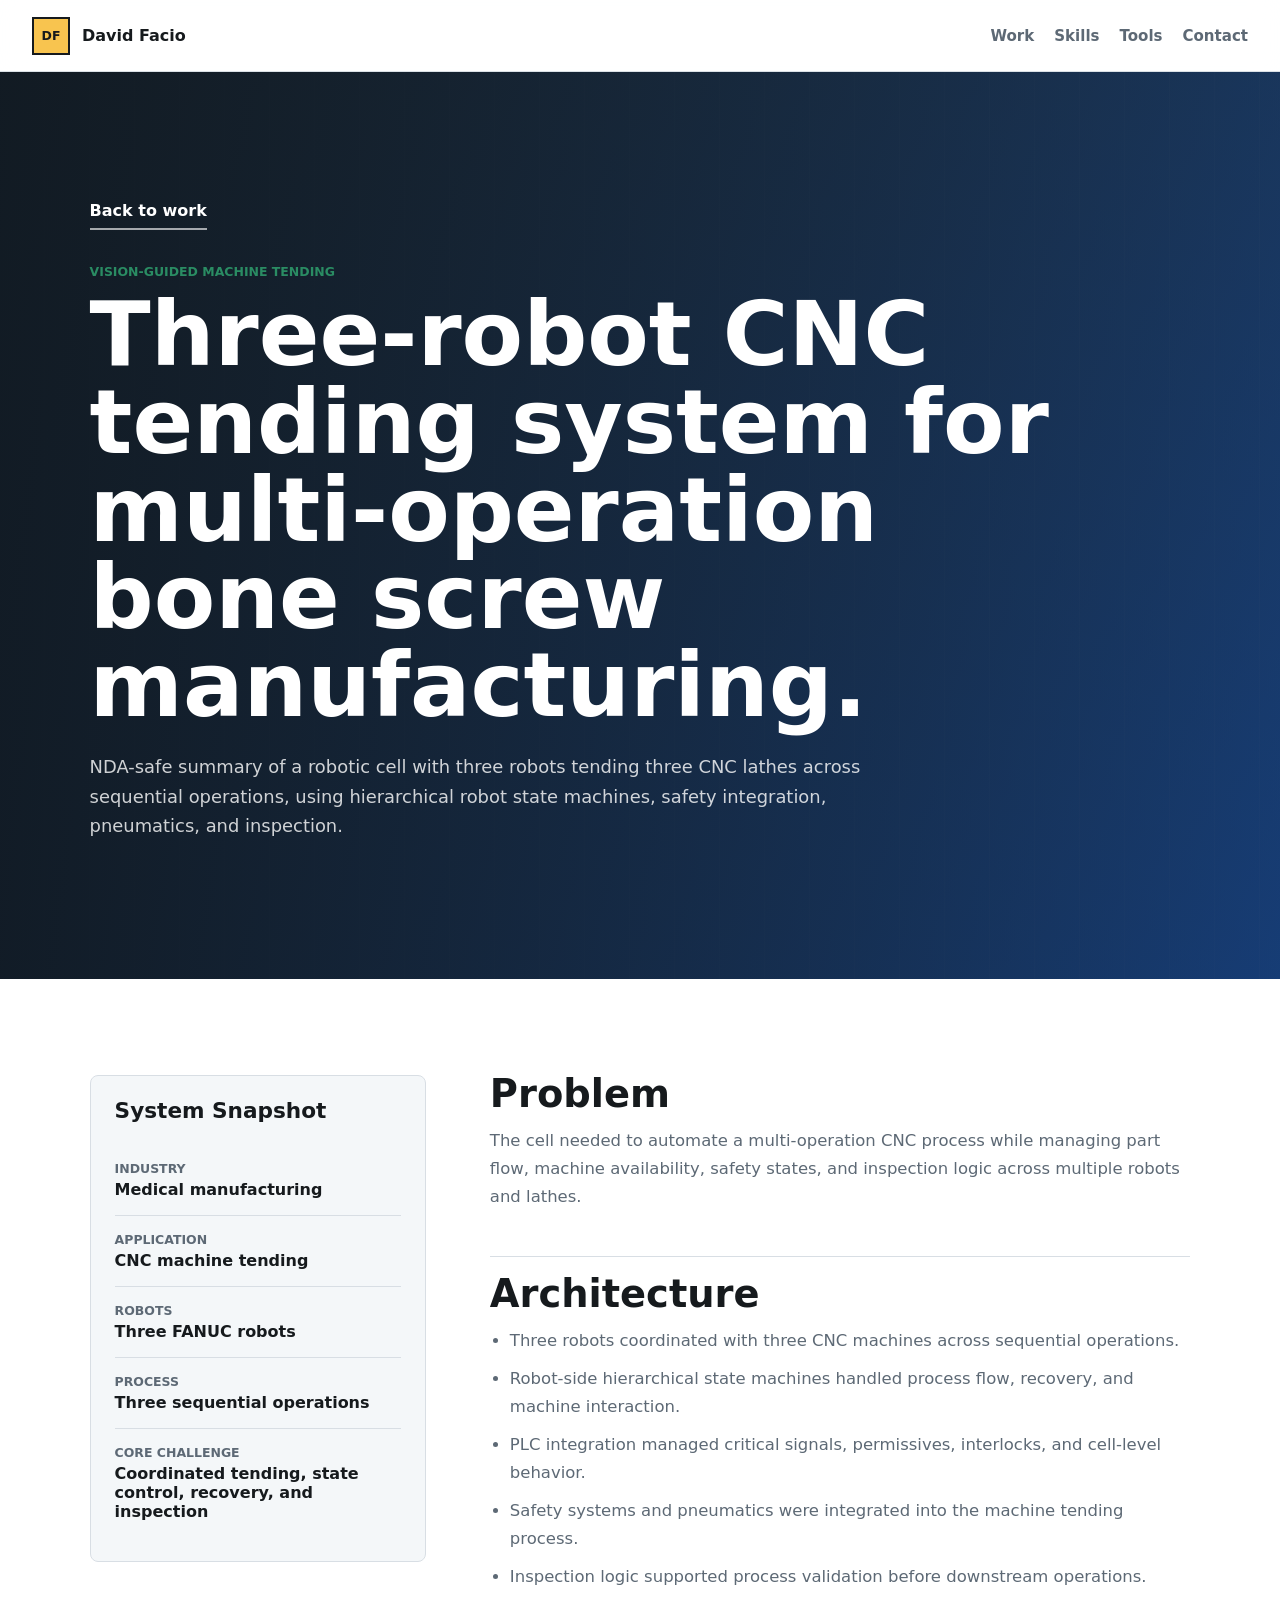
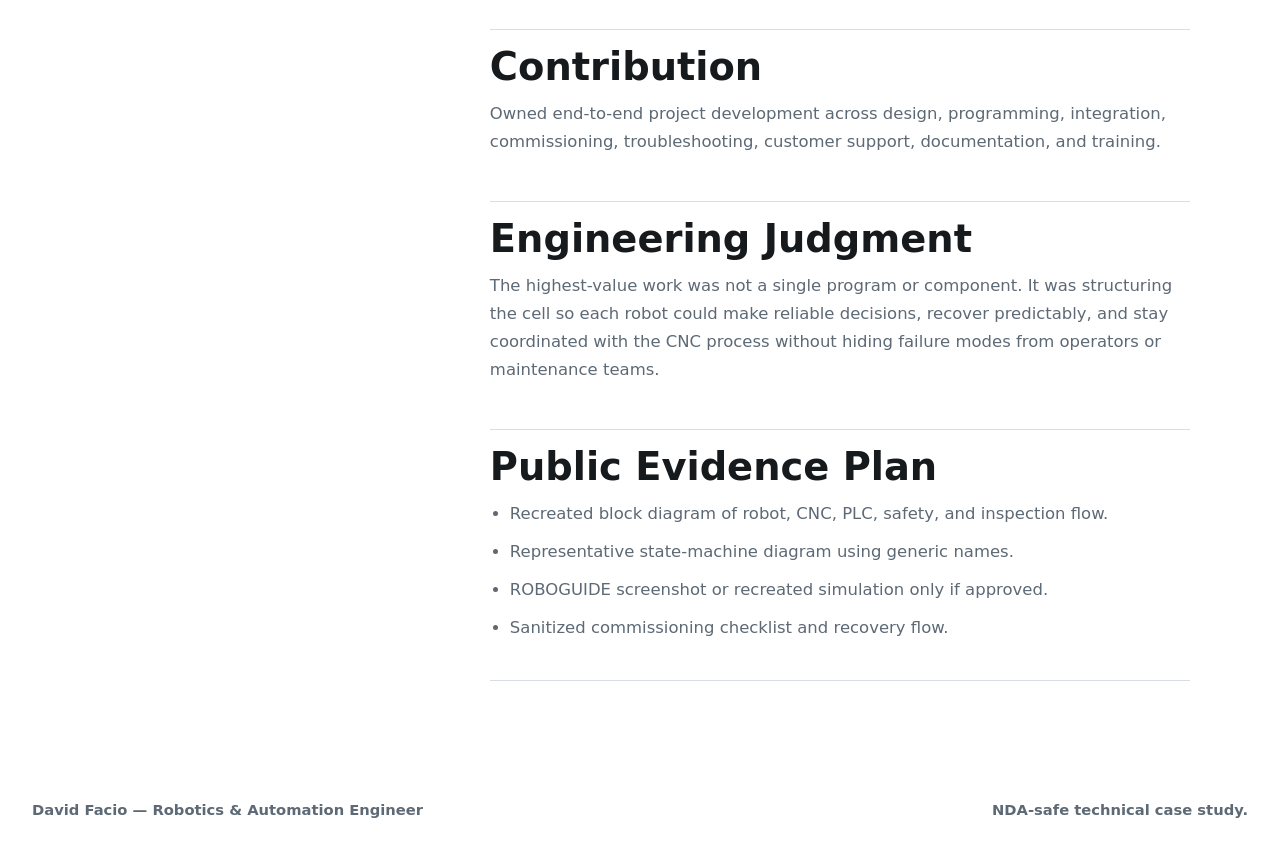
==== case-study-cnc-tending.html @ 2c058e61 "Publish David Facio robotics & automation portfolio Static site: homepage, three NDA-safe case studi" ====
<!doctype html>
<html lang="en">
  <head>
    <meta charset="utf-8" />
    <meta name="viewport" content="width=device-width, initial-scale=1" />
    <title>David Facio | Three-Robot CNC Tending Case Study</title>
    <meta
      name="description"
      content="NDA-safe case study for a three-robot CNC machine tending system involving FANUC robotics, hierarchical state machines, safety, pneumatics, and inspection."
    />
    <link
      rel="icon"
      href="data:image/svg+xml,%3Csvg xmlns='http://www.w3.org/2000/svg' viewBox='0 0 38 38'%3E%3Crect width='38' height='38' fill='%23f8c44f'/%3E%3Ctext x='19' y='26' font-family='Inter,sans-serif' font-size='18' font-weight='700' text-anchor='middle' fill='%23161a1d'%3EDF%3C/text%3E%3C/svg%3E"
    />
    <link rel="stylesheet" href="styles.css" />
  </head>
  <body>
    <header class="site-header">
      <a class="brand" href="index.html#top" aria-label="Portfolio home">
        <span class="brand-mark">DF</span>
        <span class="brand-text">David Facio</span>
      </a>
      <nav class="site-nav" aria-label="Primary navigation">
        <a href="index.html#work">Work</a>
        <a href="index.html#skills">Skills</a>
        <a href="index.html#tools">Tools</a>
        <a href="index.html#contact">Contact</a>
      </nav>
    </header>

    <main class="case-page">
      <section class="case-hero-detail cnc-detail">
        <a class="breadcrumb" href="index.html#work">Back to work</a>
        <p class="eyebrow">Vision-Guided Machine Tending</p>
        <h1>Three-robot CNC tending system for multi-operation bone screw manufacturing.</h1>
        <p>
          NDA-safe summary of a robotic cell with three robots tending three CNC lathes across sequential
          operations, using hierarchical robot state machines, safety integration, pneumatics, and inspection.
        </p>
      </section>

      <section class="case-detail-grid">
        <aside class="case-facts">
          <h2>System Snapshot</h2>
          <dl>
            <div>
              <dt>Industry</dt>
              <dd>Medical manufacturing</dd>
            </div>
            <div>
              <dt>Application</dt>
              <dd>CNC machine tending</dd>
            </div>
            <div>
              <dt>Robots</dt>
              <dd>Three FANUC robots</dd>
            </div>
            <div>
              <dt>Process</dt>
              <dd>Three sequential operations</dd>
            </div>
            <div>
              <dt>Core challenge</dt>
              <dd>Coordinated tending, state control, recovery, and inspection</dd>
            </div>
          </dl>
        </aside>

        <div class="case-sections">
          <section class="detail-section">
            <h2>Problem</h2>
            <p>
              The cell needed to automate a multi-operation CNC process while managing part flow, machine
              availability, safety states, and inspection logic across multiple robots and lathes.
            </p>
          </section>

          <section class="detail-section">
            <h2>Architecture</h2>
            <ul class="decision-list">
              <li>Three robots coordinated with three CNC machines across sequential operations.</li>
              <li>Robot-side hierarchical state machines handled process flow, recovery, and machine interaction.</li>
              <li>PLC integration managed critical signals, permissives, interlocks, and cell-level behavior.</li>
              <li>Safety systems and pneumatics were integrated into the machine tending process.</li>
              <li>Inspection logic supported process validation before downstream operations.</li>
            </ul>
          </section>

          <section class="detail-section">
            <h2>Contribution</h2>
            <p>
              Owned end-to-end project development across design, programming, integration, commissioning,
              troubleshooting, customer support, documentation, and training.
            </p>
          </section>

          <section class="detail-section">
            <h2>Engineering Judgment</h2>
            <p>
              The highest-value work was not a single program or component. It was structuring the cell so
              each robot could make reliable decisions, recover predictably, and stay coordinated with the
              CNC process without hiding failure modes from operators or maintenance teams.
            </p>
          </section>

          <section class="detail-section">
            <h2>Public Evidence Plan</h2>
            <ul class="evidence-list">
              <li>Recreated block diagram of robot, CNC, PLC, safety, and inspection flow.</li>
              <li>Representative state-machine diagram using generic names.</li>
              <li>ROBOGUIDE screenshot or recreated simulation only if approved.</li>
              <li>Sanitized commissioning checklist and recovery flow.</li>
            </ul>
          </section>
        </div>
      </section>
    </main>

    <footer class="site-footer">
      <span>David Facio — Robotics & Automation Engineer</span>
      <span>NDA-safe technical case study.</span>
    </footer>
  </body>
</html>
---- styles.css ----
:root {
  --ink: #161a1d;
  --muted: #5d6975;
  --line: #d8dee4;
  --panel: #ffffff;
  --soft: #f4f7f9;
  --steel: #2f4858;
  --blue: #1f6feb;
  --green: #2a8c63;
  --amber: #b56b18;
  --red: #a6423a;
  --shadow: 0 18px 60px rgba(22, 26, 29, 0.12);
  font-family:
    Inter, ui-sans-serif, system-ui, -apple-system, BlinkMacSystemFont, "Segoe UI", sans-serif;
}

* {
  box-sizing: border-box;
}

html {
  scroll-behavior: smooth;
}

body {
  margin: 0;
  background: var(--soft);
  color: var(--ink);
}

a {
  color: inherit;
  text-decoration: none;
}

.site-header {
  position: sticky;
  top: 0;
  z-index: 20;
  display: flex;
  align-items: center;
  justify-content: space-between;
  gap: 24px;
  min-height: 72px;
  padding: 0 32px;
  border-bottom: 1px solid rgba(216, 222, 228, 0.9);
  background: rgba(255, 255, 255, 0.92);
  backdrop-filter: blur(14px);
}

.brand {
  display: flex;
  align-items: center;
  gap: 12px;
  font-weight: 700;
}

.brand-mark {
  display: grid;
  width: 38px;
  height: 38px;
  place-items: center;
  border: 2px solid var(--ink);
  background: #f8c44f;
  font-size: 0.78rem;
}

.brand-text {
  white-space: nowrap;
}

.site-nav {
  display: flex;
  align-items: center;
  gap: 20px;
  color: var(--muted);
  font-size: 0.94rem;
  font-weight: 600;
}

.site-nav a:hover {
  color: var(--ink);
}

.hero {
  position: relative;
  display: grid;
  min-height: calc(100svh - 72px);
  grid-template-columns: minmax(0, 1fr);
  align-items: end;
  overflow: hidden;
  background: #101820;
  color: #fff;
}

.hero-visual {
  position: absolute;
  inset: 0;
  background:
    linear-gradient(90deg, rgba(16, 24, 32, 0.94), rgba(16, 24, 32, 0.68) 48%, rgba(16, 24, 32, 0.22)),
    repeating-linear-gradient(0deg, transparent, transparent 31px, rgba(255, 255, 255, 0.04) 32px),
    repeating-linear-gradient(90deg, transparent, transparent 31px, rgba(255, 255, 255, 0.04) 32px);
}

.cell-grid {
  position: absolute;
  right: clamp(12px, 6vw, 84px);
  top: 50%;
  width: min(58vw, 760px);
  aspect-ratio: 1.25;
  transform: translateY(-48%);
  border: 1px solid rgba(255, 255, 255, 0.18);
  background:
    linear-gradient(135deg, rgba(255, 255, 255, 0.08), rgba(255, 255, 255, 0.02)),
    rgba(255, 255, 255, 0.03);
  box-shadow: inset 0 0 0 1px rgba(255, 255, 255, 0.05);
}

.machine,
.robot,
.vision,
.flow {
  position: absolute;
  display: block;
}

.machine {
  width: 22%;
  height: 20%;
  border: 2px solid rgba(255, 255, 255, 0.52);
  background: rgba(47, 72, 88, 0.9);
}

.machine::after {
  position: absolute;
  inset: 12%;
  content: "";
  border: 1px solid rgba(248, 196, 79, 0.9);
}

.machine-a {
  left: 8%;
  top: 12%;
}

.machine-b {
  left: 8%;
  top: 40%;
}

.machine-c {
  left: 8%;
  top: 68%;
}

.robot {
  width: 13%;
  aspect-ratio: 1;
  border: 3px solid #f8c44f;
  border-radius: 50%;
  background: rgba(248, 196, 79, 0.16);
}

.robot::before,
.robot::after {
  position: absolute;
  content: "";
  height: 5px;
  background: #f8c44f;
  transform-origin: left center;
}

.robot::before {
  left: 48%;
  top: 46%;
  width: 115%;
  transform: rotate(-22deg);
}

.robot::after {
  left: 114%;
  top: 4%;
  width: 66%;
  transform: rotate(44deg);
}

.robot-a {
  left: 40%;
  top: 15%;
}

.robot-b {
  left: 40%;
  top: 43%;
}

.robot-c {
  left: 40%;
  top: 71%;
}

.vision {
  width: 11%;
  aspect-ratio: 1.2;
  border: 2px solid rgba(105, 214, 181, 0.9);
  background: rgba(42, 140, 99, 0.36);
}

.vision::after {
  position: absolute;
  left: 50%;
  top: 100%;
  width: 76%;
  height: 54%;
  content: "";
  border-right: 2px solid rgba(105, 214, 181, 0.55);
  border-bottom: 2px solid rgba(105, 214, 181, 0.55);
  transform: translateX(-50%) skewX(-22deg);
}

.vision-a {
  right: 15%;
  top: 21%;
}

.vision-b {
  right: 15%;
  bottom: 18%;
}

.flow {
  height: 2px;
  border-top: 2px dashed rgba(255, 255, 255, 0.5);
}

.flow::after {
  position: absolute;
  right: -2px;
  top: -5px;
  width: 8px;
  height: 8px;
  content: "";
  border-right: 2px solid rgba(255, 255, 255, 0.7);
  border-top: 2px solid rgba(255, 255, 255, 0.7);
  transform: rotate(45deg);
}

.flow-a,
.flow-b,
.flow-c {
  left: 30%;
  width: 42%;
}

.flow-a {
  top: 23%;
}

.flow-b {
  top: 51%;
}

.flow-c {
  top: 79%;
}

.hero-content {
  position: relative;
  z-index: 2;
  width: min(760px, calc(100% - 40px));
  padding: 0 0 clamp(58px, 12vh, 120px) clamp(20px, 7vw, 96px);
}

.eyebrow {
  margin: 0 0 12px;
  color: var(--green);
  font-size: 0.78rem;
  font-weight: 800;
  letter-spacing: 0;
  text-transform: uppercase;
}

.hero-name {
  margin: 0 0 10px;
  color: #f8c44f;
  font-size: clamp(1.15rem, 2.4vw, 1.55rem);
  font-weight: 800;
  letter-spacing: 0.01em;
}

.case-note {
  margin: 18px 0 0;
  color: var(--muted);
  font-size: 0.86rem;
  font-style: italic;
  line-height: 1.45;
}

.hero .eyebrow {
  color: #69d6b5;
}

h1,
h2,
h3,
p {
  margin-top: 0;
}

h1 {
  max-width: 720px;
  margin-bottom: 22px;
  font-size: clamp(2.4rem, 7vw, 5.9rem);
  line-height: 0.98;
  letter-spacing: 0;
}

h2 {
  margin-bottom: 14px;
  font-size: clamp(2rem, 4vw, 3.35rem);
  line-height: 1;
  letter-spacing: 0;
}

h3 {
  margin-bottom: 10px;
  font-size: 1.12rem;
  line-height: 1.22;
  letter-spacing: 0;
}

.hero-copy {
  max-width: 680px;
  color: rgba(255, 255, 255, 0.82);
  font-size: clamp(1rem, 2vw, 1.25rem);
  line-height: 1.6;
}

.hero-actions,
.assessment-actions,
.contact-links {
  display: flex;
  flex-wrap: wrap;
  gap: 12px;
}

.button,
.icon-button {
  display: inline-flex;
  min-height: 44px;
  align-items: center;
  justify-content: center;
  border: 1px solid transparent;
  border-radius: 6px;
  padding: 0 18px;
  font-weight: 800;
  cursor: pointer;
}

.button.primary {
  background: #f8c44f;
  color: #101820;
}

.button.secondary {
  border-color: rgba(255, 255, 255, 0.36);
  color: #fff;
}

.button:hover,
.icon-button:hover {
  transform: translateY(-1px);
}

.metrics {
  display: grid;
  grid-template-columns: repeat(4, 1fr);
  border-bottom: 1px solid var(--line);
  background: #fff;
}

.metrics div {
  min-height: 132px;
  padding: 28px 32px;
  border-right: 1px solid var(--line);
}

.metrics div:last-child {
  border-right: 0;
}

.metrics strong {
  display: block;
  margin-bottom: 8px;
  font-size: clamp(2rem, 4vw, 3rem);
  line-height: 1;
}

.metrics span {
  color: var(--muted);
  font-weight: 700;
}

.section {
  padding: clamp(64px, 10vw, 112px) clamp(20px, 5vw, 72px);
}

.section-heading {
  max-width: 850px;
  margin-bottom: 32px;
}

.section-heading p:not(.eyebrow),
.assessment-intro p,
.contact-band p,
.growth-grid p,
.skill-columns p,
.case-body p {
  color: var(--muted);
  line-height: 1.65;
}

.case-grid {
  display: grid;
  grid-template-columns: repeat(3, minmax(0, 1fr));
  gap: 18px;
}

.case-card {
  overflow: hidden;
  border: 1px solid var(--line);
  border-radius: 8px;
  background: var(--panel);
  box-shadow: 0 10px 32px rgba(22, 26, 29, 0.08);
}

.case-media {
  position: relative;
  display: grid;
  min-height: 210px;
  grid-template-columns: repeat(3, 1fr);
  align-items: center;
  gap: 14px;
  padding: 24px;
  overflow: hidden;
  color: #fff;
  font-weight: 800;
}

.case-media span {
  position: relative;
  z-index: 2;
  display: grid;
  min-height: 68px;
  place-items: center;
  border: 1px solid rgba(255, 255, 255, 0.32);
  background: rgba(255, 255, 255, 0.12);
  text-align: center;
}

.case-media::before {
  position: absolute;
  inset: 0;
  content: "";
  background:
    repeating-linear-gradient(90deg, transparent, transparent 24px, rgba(255, 255, 255, 0.06) 25px),
    repeating-linear-gradient(0deg, transparent, transparent 24px, rgba(255, 255, 255, 0.06) 25px);
}

.cnc-media {
  background: linear-gradient(135deg, #2f4858, #1f6feb);
}

.dual-media {
  background: linear-gradient(135deg, #3f4c3a, #b56b18);
}

.standards-media {
  background: linear-gradient(135deg, #2d3542, #2a8c63);
}

.case-body {
  padding: 26px;
}

.case-type {
  margin-bottom: 8px;
  color: var(--green);
  font-size: 0.78rem;
  font-weight: 800;
  text-transform: uppercase;
}

.tag-list {
  display: flex;
  flex-wrap: wrap;
  gap: 8px;
  margin: 22px 0 0;
  padding: 0;
  list-style: none;
}

.tag-list li {
  border: 1px solid var(--line);
  border-radius: 999px;
  padding: 6px 10px;
  color: var(--steel);
  font-size: 0.82rem;
  font-weight: 800;
}

.case-link {
  display: inline-flex;
  min-height: 42px;
  align-items: center;
  margin-top: 22px;
  border-bottom: 2px solid var(--green);
  color: var(--ink);
  font-weight: 900;
}

.skill-band,
.growth-band {
  background: #fff;
}

.skill-columns,
.tool-grid,
.growth-grid {
  display: grid;
  grid-template-columns: repeat(3, minmax(0, 1fr));
  gap: 1px;
  border: 1px solid var(--line);
  background: var(--line);
}

.skill-columns div,
.tool-card,
.growth-grid div {
  min-height: 188px;
  padding: 26px;
  background: #fff;
}

.tool-grid {
  grid-template-columns: repeat(2, minmax(0, 1fr));
}

.tool-card {
  border: 0;
}

.muted-tool {
  background: #f8fafb;
}

.tool-hero {
  padding: clamp(64px, 10vw, 120px) clamp(20px, 7vw, 96px) clamp(44px, 7vw, 80px);
  background: #fff;
}

.tool-hero h1 {
  max-width: 940px;
  color: var(--ink);
}

.tool-hero p:not(.eyebrow) {
  max-width: 820px;
  color: var(--muted);
  font-size: 1.12rem;
  line-height: 1.65;
}

.dark-link {
  color: var(--ink);
  border-bottom-color: var(--green);
}

.tool-context {
  padding-top: 0;
  padding-bottom: 32px;
  background: #fff;
}

.assessment-section {
  padding-top: 44px;
}

.assessment-layout {
  display: grid;
  grid-template-columns: minmax(280px, 0.78fr) minmax(0, 1.42fr);
  gap: 28px;
  align-items: start;
}

.assessment-intro {
  position: sticky;
  top: 96px;
  padding: 28px;
  border: 1px solid var(--line);
  border-radius: 8px;
  background: #fff;
  box-shadow: var(--shadow);
}

.progress-panel {
  margin: 26px 0 20px;
}

.progress-panel span {
  display: block;
  margin-bottom: 10px;
  color: var(--steel);
  font-weight: 800;
}

.progress-panel strong {
  display: block;
  margin-bottom: 12px;
  font-size: clamp(1.6rem, 4vw, 2.55rem);
  line-height: 1;
}

.progress-track {
  height: 10px;
  overflow: hidden;
  border-radius: 999px;
  background: #e9eef2;
}

.progress-track span {
  display: block;
  width: 0%;
  height: 100%;
  background: var(--green);
}

.icon-button {
  background: var(--ink);
  color: #fff;
  font: inherit;
}

.checklist {
  display: grid;
  gap: 14px;
}

.assessment-workspace {
  display: grid;
  gap: 14px;
}

.project-panel {
  display: grid;
  grid-template-columns: repeat(2, minmax(0, 1fr));
  gap: 14px;
  padding: 18px;
  border: 1px solid var(--line);
  border-radius: 8px;
  background: #fff;
}

.project-panel label {
  display: grid;
  gap: 7px;
}

.project-panel span {
  color: var(--steel);
  font-size: 0.78rem;
  font-weight: 900;
  text-transform: uppercase;
}

.project-panel input,
.project-panel textarea {
  width: 100%;
  border: 1px solid var(--line);
  border-radius: 6px;
  padding: 11px 12px;
  color: var(--ink);
  font: inherit;
}

.project-panel input:focus,
.project-panel textarea:focus {
  outline: 2px solid rgba(31, 111, 235, 0.2);
  border-color: var(--blue);
}

.wide-field {
  grid-column: 1 / -1;
}

.summary-strip {
  display: grid;
  grid-template-columns: repeat(3, minmax(0, 1fr));
  gap: 1px;
  overflow: hidden;
  border: 1px solid var(--line);
  border-radius: 8px;
  background: var(--line);
}

.summary-strip span {
  min-height: 58px;
  display: grid;
  place-items: center;
  padding: 12px;
  background: #fff;
  color: var(--steel);
  font-weight: 900;
  text-align: center;
}

.check-section {
  border: 1px solid var(--line);
  border-radius: 8px;
  background: #fff;
}

.check-section summary {
  display: flex;
  align-items: center;
  justify-content: space-between;
  gap: 16px;
  padding: 20px 22px;
  font-weight: 900;
  cursor: pointer;
}

.check-section summary::-webkit-details-marker {
  display: none;
}

.check-section summary span {
  color: var(--muted);
  font-size: 0.86rem;
  font-weight: 800;
}

.check-items {
  display: grid;
  gap: 0;
  padding: 0 22px 18px;
}

.check-item {
  display: grid;
  grid-template-columns: 22px 1fr;
  gap: 12px;
  align-items: start;
  padding: 10px 0;
  border-top: 1px solid #edf1f4;
  color: var(--steel);
  line-height: 1.35;
}

.check-item input {
  width: 18px;
  height: 18px;
  margin-top: 1px;
  accent-color: var(--green);
}

.contact-band {
  display: grid;
  grid-template-columns: minmax(0, 1fr) auto;
  gap: 28px;
  align-items: center;
  background: var(--ink);
  color: #fff;
}

.contact-band p {
  max-width: 820px;
  color: rgba(255, 255, 255, 0.76);
}

.contact-links a {
  display: inline-flex;
  min-height: 44px;
  align-items: center;
  border: 1px solid rgba(255, 255, 255, 0.3);
  border-radius: 6px;
  padding: 0 16px;
  font-weight: 800;
}

.site-footer {
  display: flex;
  flex-wrap: wrap;
  justify-content: space-between;
  gap: 12px;
  padding: 24px 32px;
  color: var(--muted);
  background: #fff;
  font-size: 0.92rem;
  font-weight: 700;
}

.case-page {
  background: #fff;
}

.case-hero-detail {
  min-height: 64svh;
  padding: clamp(64px, 11vw, 120px) clamp(20px, 7vw, 96px);
  color: #fff;
}

.case-hero-detail h1 {
  max-width: 960px;
  margin-bottom: 22px;
}

.case-hero-detail p:not(.eyebrow) {
  max-width: 780px;
  color: rgba(255, 255, 255, 0.8);
  font-size: 1.12rem;
  line-height: 1.65;
}

.cnc-detail {
  background:
    linear-gradient(90deg, rgba(16, 24, 32, 0.94), rgba(16, 24, 32, 0.58)),
    repeating-linear-gradient(90deg, transparent, transparent 44px, rgba(255, 255, 255, 0.06) 45px),
    linear-gradient(135deg, #2f4858, #1f6feb);
}

.dual-detail {
  background:
    linear-gradient(90deg, rgba(16, 24, 32, 0.94), rgba(16, 24, 32, 0.58)),
    repeating-linear-gradient(90deg, transparent, transparent 44px, rgba(255, 255, 255, 0.06) 45px),
    linear-gradient(135deg, #3f4c3a, #b56b18);
}

.breadcrumb {
  display: inline-flex;
  min-height: 38px;
  align-items: center;
  margin-bottom: 34px;
  border-bottom: 2px solid rgba(255, 255, 255, 0.62);
  color: #fff;
  font-weight: 900;
}

.case-detail-grid {
  display: grid;
  grid-template-columns: minmax(260px, 0.48fr) minmax(0, 1fr);
  gap: clamp(24px, 5vw, 64px);
  padding: clamp(56px, 8vw, 96px) clamp(20px, 7vw, 96px);
}

.case-facts {
  position: sticky;
  top: 96px;
  align-self: start;
  border: 1px solid var(--line);
  border-radius: 8px;
  background: var(--soft);
}

.case-facts h2 {
  padding: 24px 24px 0;
  font-size: 1.35rem;
}

.case-facts dl {
  margin: 0;
  padding: 10px 24px 24px;
}

.case-facts div {
  padding: 16px 0;
  border-bottom: 1px solid var(--line);
}

.case-facts div:last-child {
  border-bottom: 0;
}

.case-facts dt {
  margin-bottom: 4px;
  color: var(--muted);
  font-size: 0.78rem;
  font-weight: 900;
  text-transform: uppercase;
}

.case-facts dd {
  margin: 0;
  color: var(--ink);
  font-weight: 800;
}

.case-sections {
  display: grid;
  gap: 18px;
}

.detail-section {
  border-bottom: 1px solid var(--line);
  padding-bottom: 28px;
}

.detail-section h2 {
  font-size: clamp(1.7rem, 3vw, 2.5rem);
}

.detail-section p,
.decision-list,
.evidence-list {
  max-width: 860px;
  color: var(--muted);
  font-size: 1.03rem;
  line-height: 1.7;
}

.decision-list,
.evidence-list {
  margin: 0;
  padding-left: 20px;
}

.decision-list li,
.evidence-list li {
  margin-bottom: 10px;
}

@media (max-width: 980px) {
  .site-header {
    position: static;
    align-items: flex-start;
    flex-direction: column;
    padding: 18px 20px;
  }

  .site-nav {
    width: 100%;
    overflow-x: auto;
    padding-bottom: 4px;
  }

  .cell-grid {
    right: -22%;
    width: 92vw;
    opacity: 0.62;
  }

  .metrics,
  .case-grid,
  .case-detail-grid,
  .skill-columns,
  .tool-grid,
  .growth-grid,
  .assessment-layout,
  .project-panel,
  .summary-strip,
  .contact-band {
    grid-template-columns: 1fr;
  }

  .metrics div {
    border-right: 0;
    border-bottom: 1px solid var(--line);
  }

  .assessment-intro {
    position: static;
  }

  .case-facts {
    position: static;
  }
}

@media (max-width: 640px) {
  .brand-text {
    white-space: normal;
  }

  .hero {
    min-height: 760px;
  }

  .hero-content {
    width: 100%;
    padding: 0 20px 52px;
  }

  .case-media {
    min-height: 180px;
    grid-template-columns: 1fr;
  }

  .case-media span {
    min-height: 44px;
  }

  .section {
    padding: 56px 18px;
  }
}

@media print {
  .site-header,
  .hero,
  .metrics,
  .case-grid,
  .skill-band,
  .growth-band,
  .contact-band,
  .site-footer,
  .assessment-actions {
    display: none;
  }

  body {
    background: #fff;
  }

  .section {
    padding: 0;
  }

  .assessment-layout {
    display: block;
  }

  .project-panel,
  .summary-strip {
    display: none;
  }

  .assessment-intro {
    position: static;
    box-shadow: none;
  }

  .check-section {
    break-inside: avoid;
    margin: 12px 0;
  }
}
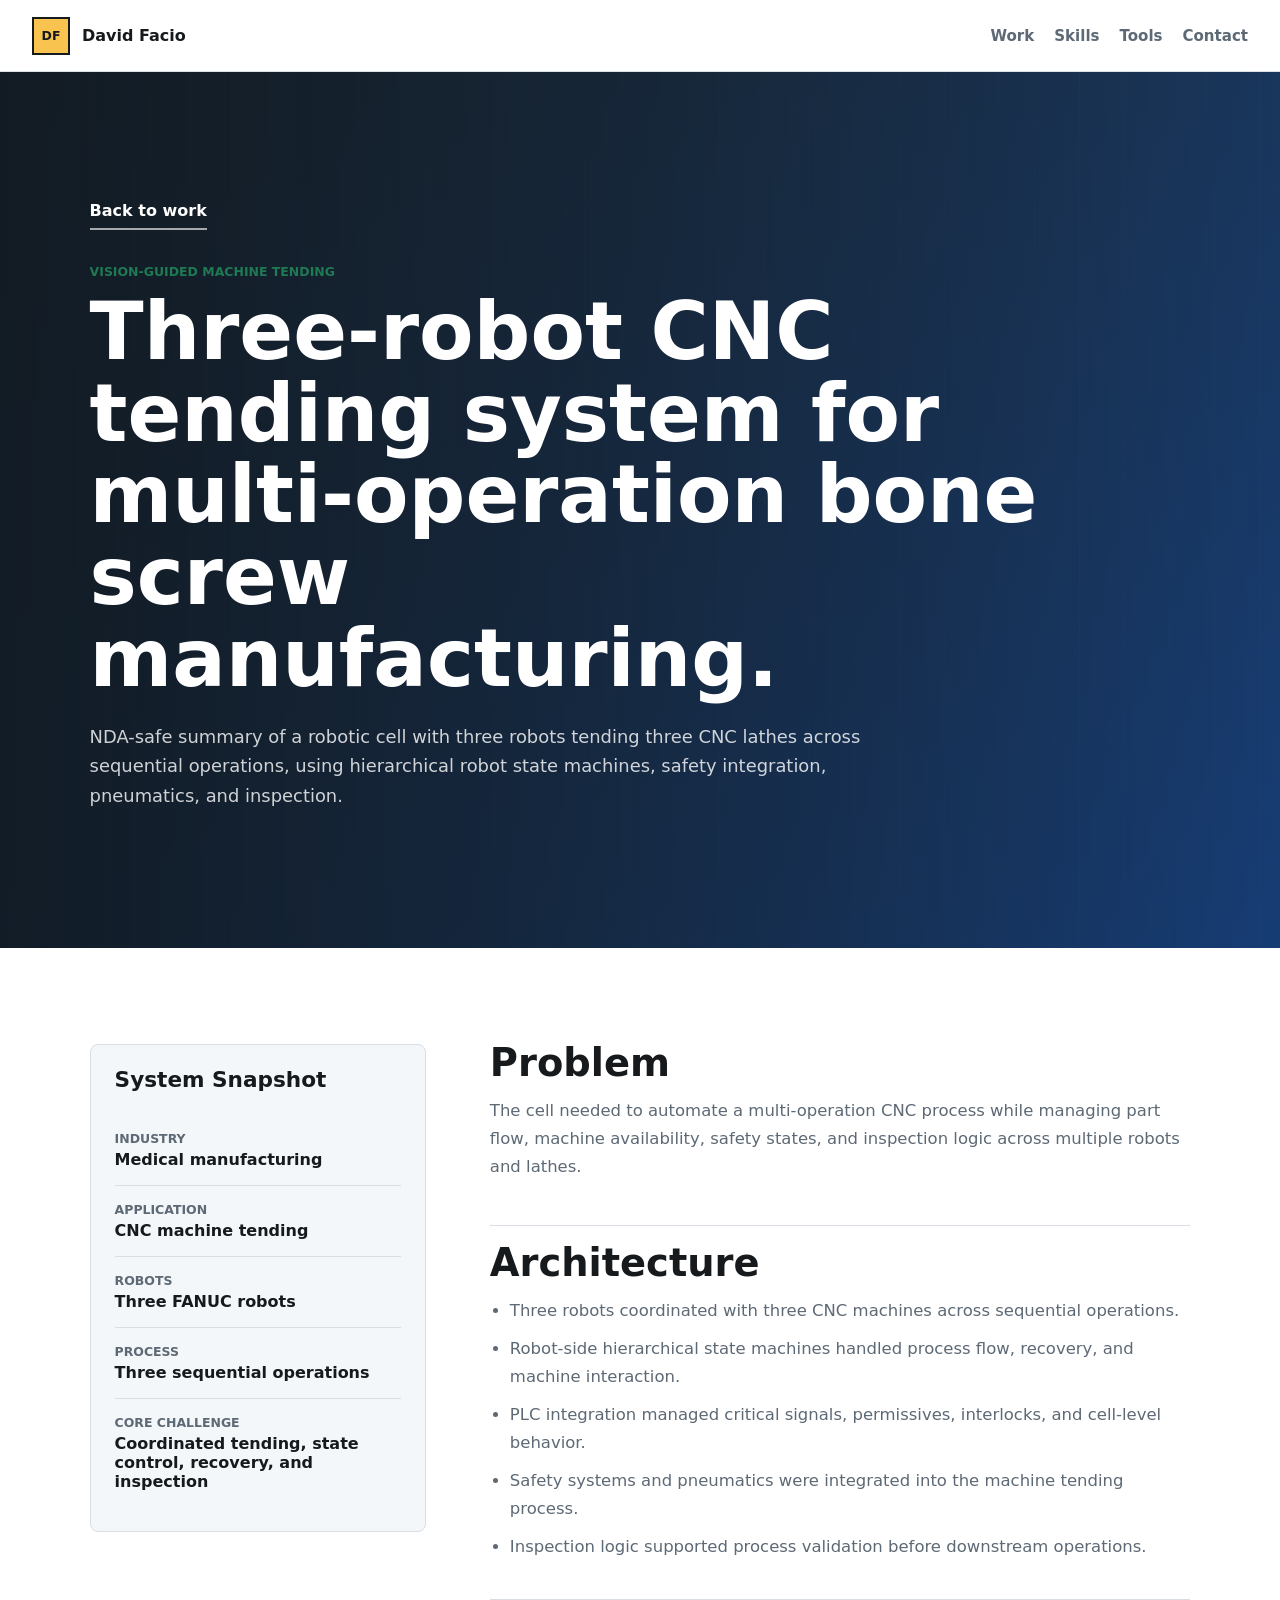
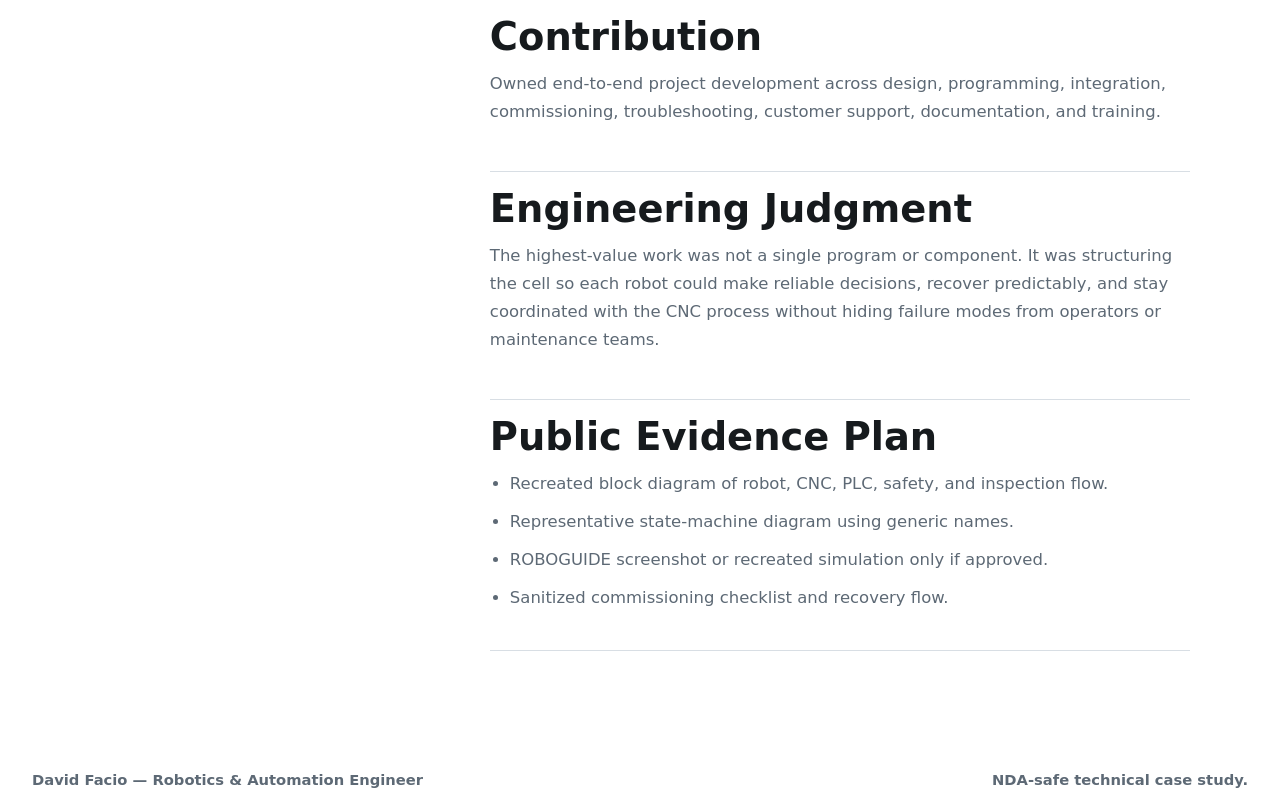
==== commit 2a29fed8: "Apply multi-angle review fixes: credibility, a11y, SEO, polish Credibility/accuracy: - Reframe fanuc" ====
--- a/case-study-cnc-tending.html
+++ b/case-study-cnc-tending.html
@@ -4,6 +4,15 @@
     <meta charset="utf-8" />
     <meta name="viewport" content="width=device-width, initial-scale=1" />
     <title>David Facio | Three-Robot CNC Tending Case Study</title>
+    <meta property="og:type" content="article" />
+    <meta property="og:title" content="Three-Robot CNC Tending System — David Facio" />
+    <meta property="og:description" content="NDA-safe case study: three FANUC robots tending three CNC lathes for sequential bone-screw operations, with hierarchical state machines, safety, and inspection." />
+    <meta property="og:url" content="https://djfacio.github.io/case-study-cnc-tending.html" />
+    <meta property="og:image" content="https://djfacio.github.io/og-image.png" />
+    <meta property="og:image:width" content="1200" />
+    <meta property="og:image:height" content="630" />
+    <meta name="twitter:card" content="summary_large_image" />
+    <link rel="canonical" href="https://djfacio.github.io/case-study-cnc-tending.html" />
     <meta
       name="description"
       content="NDA-safe case study for a three-robot CNC machine tending system involving FANUC robotics, hierarchical state machines, safety, pneumatics, and inspection."
--- a/styles.css
+++ b/styles.css
@@ -273,7 +273,7 @@
 
 .eyebrow {
   margin: 0 0 12px;
-  color: var(--green);
+  color: #1f7a54;
   font-size: 0.78rem;
   font-weight: 800;
   letter-spacing: 0;
@@ -283,7 +283,7 @@
 .hero-name {
   margin: 0 0 10px;
   color: #f8c44f;
-  font-size: clamp(1.15rem, 2.4vw, 1.55rem);
+  font-size: clamp(1.3rem, 2.7vw, 1.75rem);
   font-weight: 800;
   letter-spacing: 0.01em;
 }
@@ -310,8 +310,8 @@
 h1 {
   max-width: 720px;
   margin-bottom: 22px;
-  font-size: clamp(2.4rem, 7vw, 5.9rem);
-  line-height: 0.98;
+  font-size: clamp(2.3rem, 6.2vw, 5rem);
+  line-height: 1.03;
   letter-spacing: 0;
 }
 
@@ -422,7 +422,7 @@
 
 .case-grid {
   display: grid;
-  grid-template-columns: repeat(3, minmax(0, 1fr));
+  grid-template-columns: repeat(2, minmax(0, 1fr));
   gap: 18px;
 }
 
@@ -485,7 +485,7 @@
 
 .case-type {
   margin-bottom: 8px;
-  color: var(--green);
+  color: #1f7a54;
   font-size: 0.78rem;
   font-weight: 800;
   text-transform: uppercase;
@@ -550,10 +550,6 @@
   border: 0;
 }
 
-.muted-tool {
-  background: #f8fafb;
-}
-
 .tool-hero {
   padding: clamp(64px, 10vw, 120px) clamp(20px, 7vw, 96px) clamp(44px, 7vw, 80px);
   background: #fff;
@@ -836,6 +832,13 @@
     linear-gradient(135deg, #3f4c3a, #b56b18);
 }
 
+.fanuc-detail {
+  background:
+    linear-gradient(90deg, rgba(16, 24, 32, 0.94), rgba(16, 24, 32, 0.58)),
+    repeating-linear-gradient(90deg, transparent, transparent 44px, rgba(255, 255, 255, 0.06) 45px),
+    linear-gradient(135deg, #2d3542, #2a8c63);
+}
+
 .breadcrumb {
   display: inline-flex;
   min-height: 38px;
@@ -927,6 +930,356 @@
 .decision-list li,
 .evidence-list li {
   margin-bottom: 10px;
+}
+
+/* ===== Robot-to-PLC handshake simulator ===== */
+.sim-section {
+  padding-top: 8px;
+  background: #fff;
+}
+
+.sim-controls {
+  display: flex;
+  flex-wrap: wrap;
+  align-items: center;
+  justify-content: space-between;
+  gap: 16px;
+  margin-bottom: 20px;
+  padding: 16px;
+  border: 1px solid var(--line);
+  border-radius: 10px;
+  background: var(--soft);
+}
+
+.mode-switch {
+  display: inline-flex;
+  padding: 4px;
+  border: 1px solid var(--line);
+  border-radius: 8px;
+  background: #fff;
+}
+
+.mode-btn {
+  min-height: 38px;
+  padding: 0 18px;
+  border: 0;
+  border-radius: 6px;
+  background: transparent;
+  color: var(--muted);
+  font: inherit;
+  font-weight: 800;
+  cursor: pointer;
+}
+
+.mode-btn.is-active {
+  background: var(--ink);
+  color: #fff;
+}
+
+.sim-buttons {
+  display: flex;
+  flex-wrap: wrap;
+  gap: 8px;
+}
+
+.icon-button.ghost {
+  background: #fff;
+  border-color: var(--line);
+  color: var(--ink);
+}
+
+.icon-button.warn {
+  background: var(--amber);
+  color: #fff;
+}
+
+.icon-button.danger {
+  background: var(--red);
+  color: #fff;
+}
+
+.icon-button:disabled {
+  opacity: 0.45;
+  cursor: not-allowed;
+}
+
+.sim-grid {
+  display: grid;
+  grid-template-columns: repeat(2, minmax(0, 1fr));
+  gap: 16px;
+}
+
+.sim-panel {
+  padding: 18px;
+  border: 1px solid var(--line);
+  border-radius: 10px;
+  background: #fff;
+  box-shadow: 0 8px 26px rgba(22, 26, 29, 0.05);
+}
+
+.chart-panel,
+.flags-panel {
+  grid-column: 1 / -1;
+}
+
+.panel-title {
+  display: flex;
+  align-items: center;
+  justify-content: space-between;
+  gap: 10px;
+  margin-bottom: 14px;
+  color: var(--steel);
+  font-size: 0.82rem;
+  font-weight: 900;
+  text-transform: uppercase;
+  letter-spacing: 0.02em;
+}
+
+.chart-hint {
+  color: var(--muted);
+  font-size: 0.72rem;
+  font-weight: 700;
+  text-transform: none;
+}
+
+/* HMI panel */
+.hmi-state {
+  padding: 14px 16px;
+  border-radius: 8px;
+  background: #eef2f5;
+  color: var(--ink);
+  font-size: 1.5rem;
+  font-weight: 900;
+  letter-spacing: 0.04em;
+  text-align: center;
+}
+
+.hmi-state[data-tone="run"] { background: rgba(42, 140, 99, 0.16); color: var(--green); }
+.hmi-state[data-tone="warn"] { background: rgba(181, 107, 24, 0.16); color: var(--amber); }
+.hmi-state[data-tone="danger"] { background: rgba(166, 66, 58, 0.16); color: var(--red); }
+.hmi-state[data-tone="idle"] { background: #eef2f5; color: var(--steel); }
+
+.hmi-readout {
+  display: grid;
+  grid-template-columns: 1fr 1fr;
+  gap: 12px;
+  margin: 16px 0 0;
+}
+
+.hmi-readout div {
+  padding: 10px 12px;
+  border: 1px solid var(--line);
+  border-radius: 8px;
+  background: var(--soft);
+}
+
+.hmi-readout dt {
+  color: var(--muted);
+  font-size: 0.7rem;
+  font-weight: 900;
+  text-transform: uppercase;
+}
+
+.hmi-readout dd {
+  margin: 4px 0 0;
+  color: var(--ink);
+  font-weight: 800;
+}
+
+.hmi-message {
+  margin: 14px 0 0;
+  padding: 12px 14px;
+  border-left: 4px solid var(--blue);
+  border-radius: 4px;
+  background: var(--soft);
+  color: var(--steel);
+  font-size: 0.92rem;
+  line-height: 1.5;
+}
+
+.hb {
+  width: 12px;
+  height: 12px;
+  border-radius: 50%;
+  background: #cfd8de;
+  box-shadow: 0 0 0 0 rgba(42, 140, 99, 0);
+  transition: background 0.15s, box-shadow 0.15s;
+}
+
+.hb.beat {
+  background: var(--green);
+  box-shadow: 0 0 0 4px rgba(42, 140, 99, 0.18);
+}
+
+/* Handshake node diagram */
+.node-diagram {
+  display: grid;
+  grid-template-columns: auto 1fr auto;
+  gap: 12px;
+  align-items: center;
+}
+
+.node {
+  display: grid;
+  gap: 3px;
+  padding: 16px 14px;
+  border: 2px solid var(--steel);
+  border-radius: 10px;
+  background: var(--soft);
+  text-align: center;
+  transition: border-color 0.15s, background 0.15s, box-shadow 0.15s;
+}
+
+.node-tag {
+  font-size: 1.05rem;
+  font-weight: 900;
+  letter-spacing: 0.04em;
+}
+
+.node-sub {
+  color: var(--muted);
+  font-size: 0.72rem;
+  font-weight: 700;
+}
+
+.node.is-active {
+  border-color: #d8a12a;
+  background: rgba(248, 196, 79, 0.16);
+  box-shadow: 0 0 0 4px rgba(248, 196, 79, 0.16);
+}
+
+.node.is-fault {
+  border-color: var(--red);
+  background: rgba(166, 66, 58, 0.12);
+  box-shadow: 0 0 0 4px rgba(166, 66, 58, 0.14);
+}
+
+.node-wires {
+  display: grid;
+  gap: 8px;
+}
+
+.wire {
+  position: relative;
+  display: flex;
+  align-items: center;
+  gap: 8px;
+  padding: 6px 8px;
+  border-radius: 6px;
+  background: var(--soft);
+}
+
+.wire-label {
+  min-width: 104px;
+  color: var(--muted);
+  font-size: 0.72rem;
+  font-weight: 800;
+  letter-spacing: 0.02em;
+}
+
+.wire-arrow {
+  position: relative;
+  flex: 1;
+  height: 3px;
+  border-radius: 2px;
+  background: #d3dbe1;
+}
+
+.wire-arrow::after {
+  position: absolute;
+  top: 50%;
+  content: "";
+  width: 8px;
+  height: 8px;
+  border-top: 3px solid #b7c2ca;
+  border-right: 3px solid #b7c2ca;
+}
+
+.wire-arrow.to-robot::after { right: -1px; transform: translateY(-50%) rotate(45deg); }
+.wire-arrow.to-plc::after { left: -1px; transform: translateY(-50%) rotate(-135deg); }
+
+.wire.is-active .wire-label { color: var(--ink); }
+.wire.is-active .wire-arrow { background: #e0a52a; }
+.wire.is-active .wire-arrow::after { border-color: #e0a52a; }
+.wire.is-active { background: rgba(248, 196, 79, 0.14); }
+
+/* Signal LED lists */
+.led-list {
+  display: grid;
+  gap: 8px;
+  margin: 0;
+  padding: 0;
+  list-style: none;
+}
+
+.flags-panel .led-list {
+  grid-template-columns: repeat(auto-fit, minmax(180px, 1fr));
+}
+
+.led-row {
+  display: grid;
+  grid-template-columns: 16px 1fr auto;
+  align-items: center;
+  gap: 10px;
+  padding: 8px 10px;
+  border: 1px solid var(--line);
+  border-radius: 6px;
+  background: var(--soft);
+}
+
+.led {
+  width: 14px;
+  height: 14px;
+  border-radius: 50%;
+  border: 2px solid #c2ccd3;
+  background: #eef2f5;
+}
+
+.led-name {
+  color: var(--steel);
+  font-size: 0.86rem;
+  font-weight: 800;
+  font-family: ui-monospace, "Cascadia Code", Consolas, monospace;
+}
+
+.led-val {
+  color: var(--muted);
+  font-weight: 900;
+  font-variant-numeric: tabular-nums;
+}
+
+.led-row.on .led {
+  border-color: var(--green);
+  background: var(--green);
+  box-shadow: 0 0 0 3px rgba(42, 140, 99, 0.16);
+}
+
+.led-row.on .led-val { color: var(--green); }
+.led-row[data-tone="warn"].on .led { border-color: var(--amber); background: var(--amber); box-shadow: 0 0 0 3px rgba(181, 107, 24, 0.16); }
+.led-row[data-tone="warn"].on .led-val { color: var(--amber); }
+.led-row[data-tone="danger"].on .led { border-color: var(--red); background: var(--red); box-shadow: 0 0 0 3px rgba(166, 66, 58, 0.16); }
+.led-row[data-tone="danger"].on .led-val { color: var(--red); }
+
+/* Timing chart */
+.chart-panel canvas {
+  display: block;
+  width: 100%;
+  height: auto;
+}
+
+.sim-note {
+  margin: 20px 0 0;
+  color: var(--muted);
+  font-size: 0.84rem;
+  font-style: italic;
+  line-height: 1.5;
+}
+
+@media (max-width: 720px) {
+  .sim-grid { grid-template-columns: 1fr; }
+  .flags-panel .led-list { grid-template-columns: 1fr; }
+  .hmi-readout { grid-template-columns: 1fr; }
+  .node-diagram { grid-template-columns: 1fr; }
 }
 
 @media (max-width: 980px) {
@@ -1004,6 +1357,25 @@
   }
 }
 
+@media (prefers-reduced-motion: reduce) {
+  html {
+    scroll-behavior: auto;
+  }
+
+  *,
+  *::before,
+  *::after {
+    animation-duration: 0.01ms !important;
+    animation-iteration-count: 1 !important;
+    transition-duration: 0.01ms !important;
+  }
+
+  .button:hover,
+  .icon-button:hover {
+    transform: none;
+  }
+}
+
 @media print {
   .site-header,
   .hero,
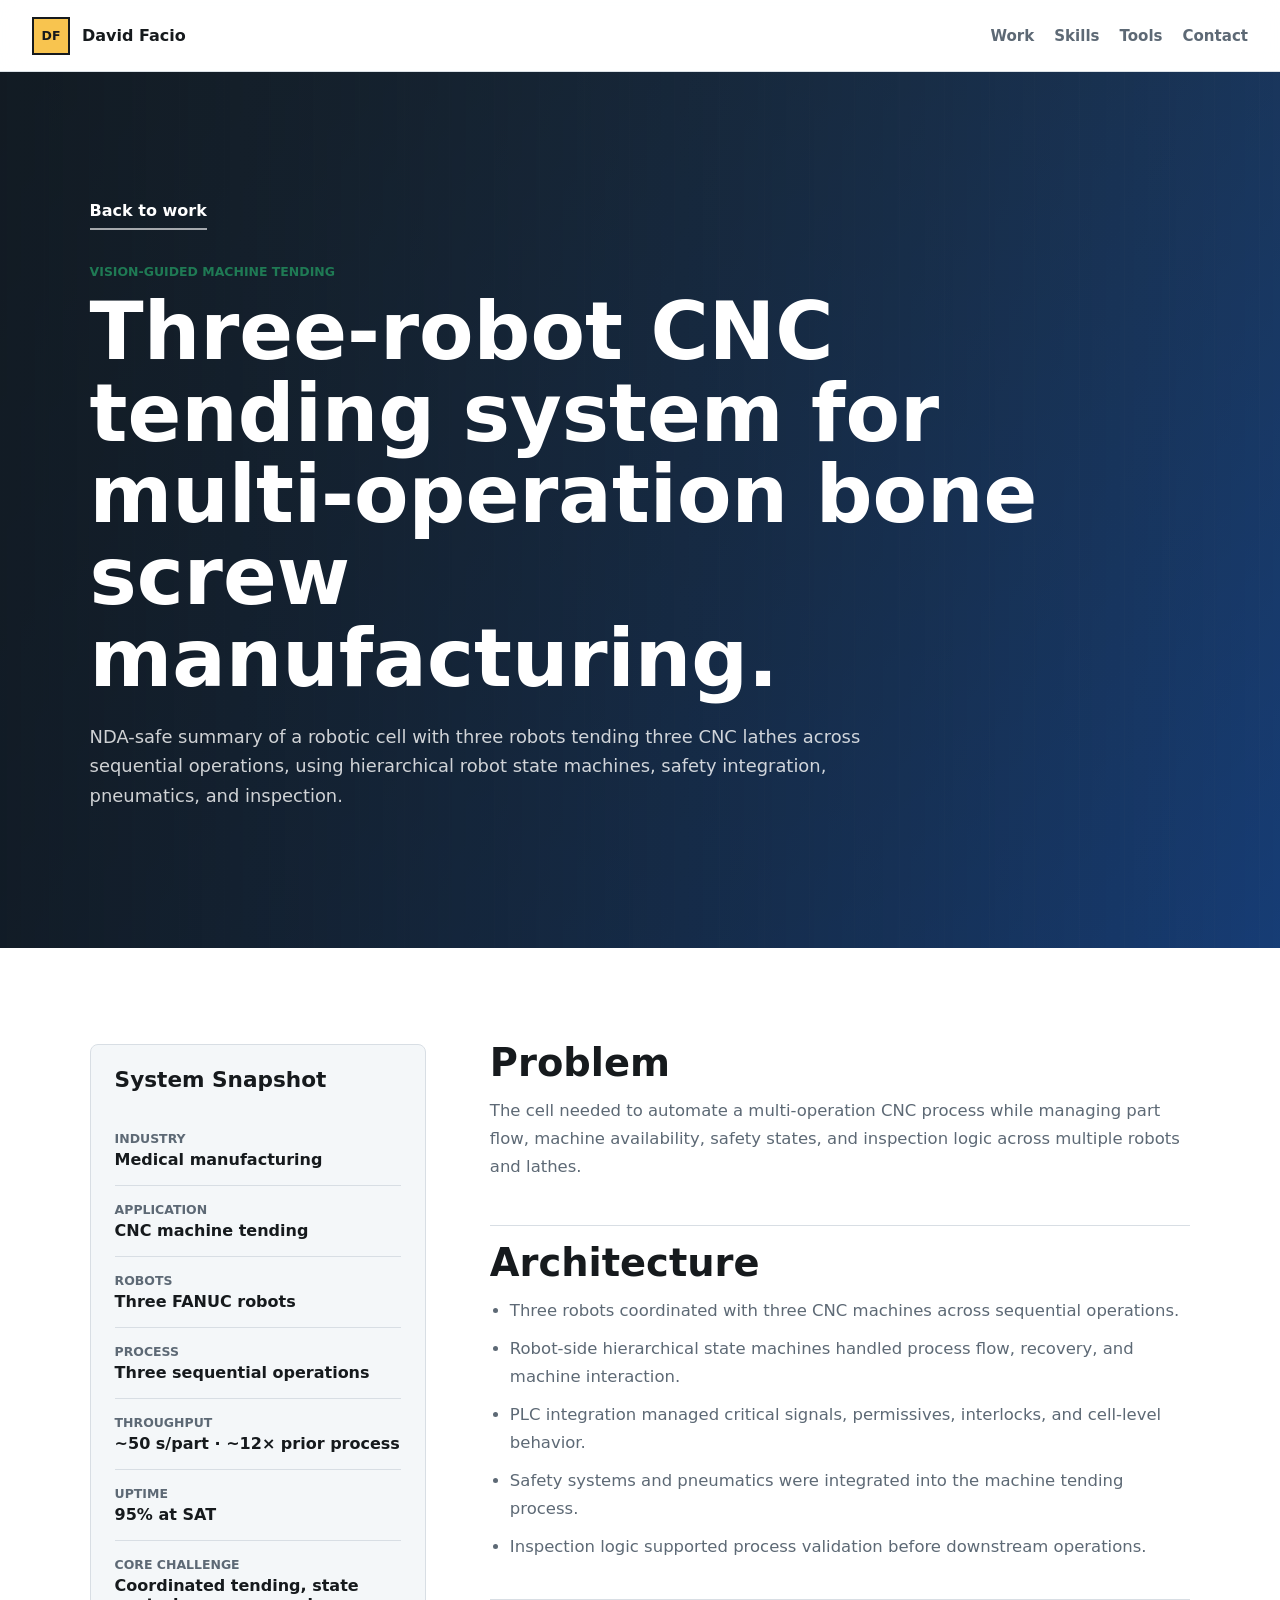
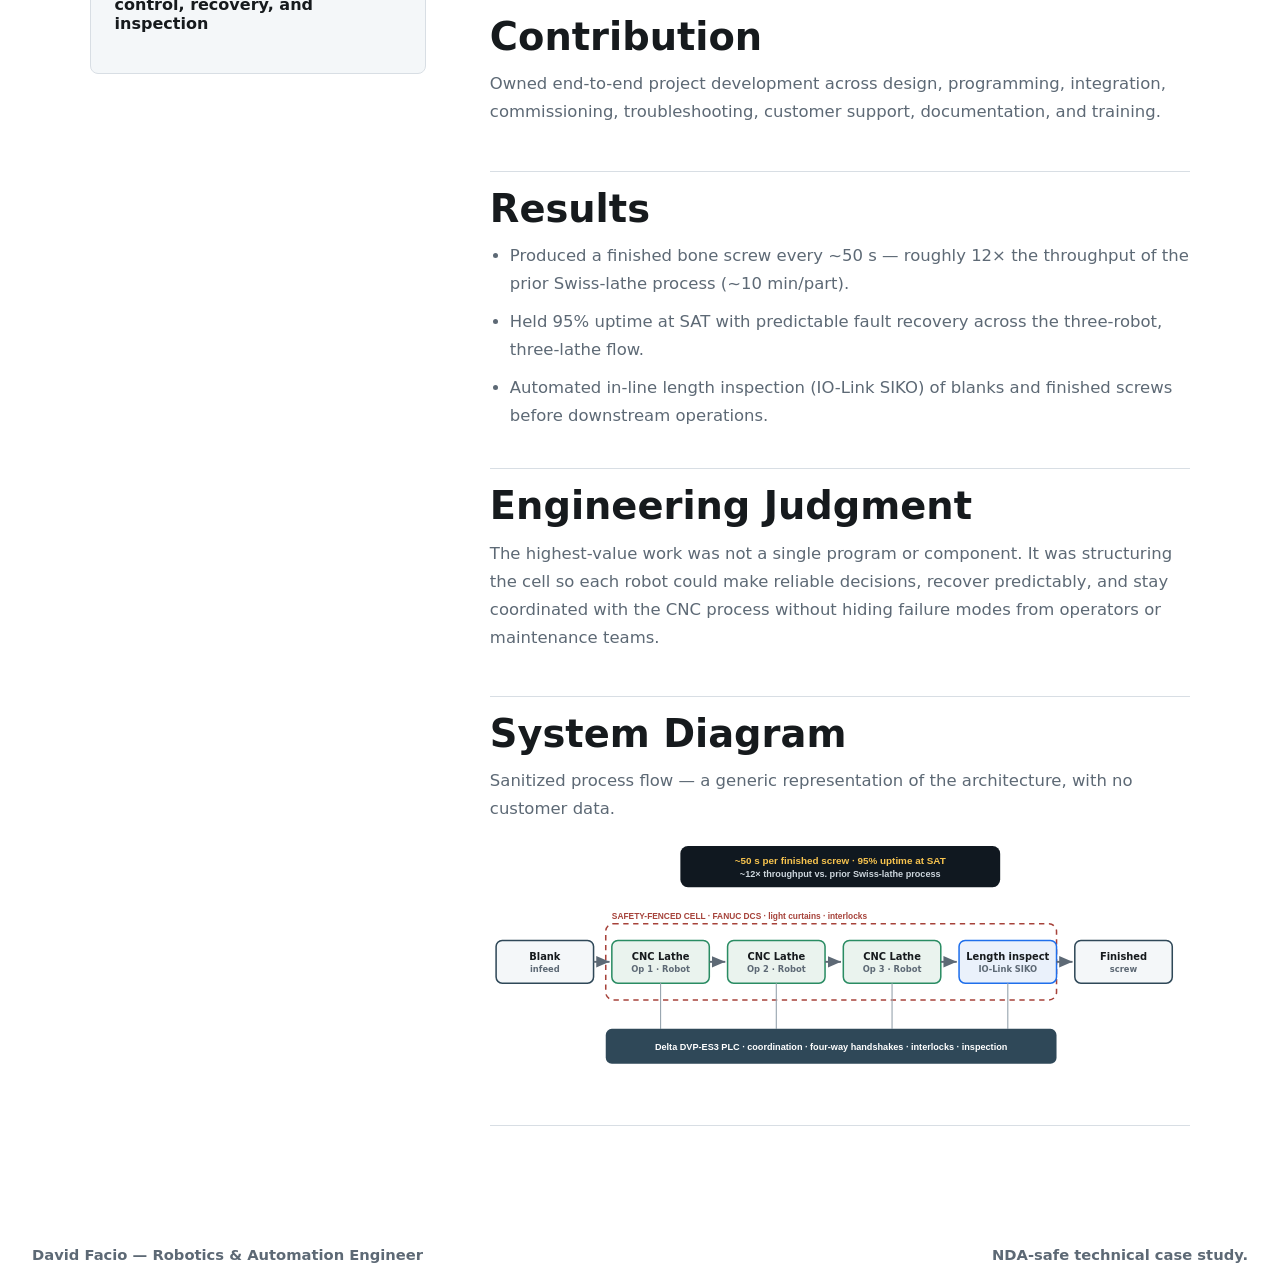
==== commit 2c371cbe: "Add case-study results + sanitized system diagrams; surface metrics - Both case studies: new Results" ====
--- a/case-study-cnc-tending.html
+++ b/case-study-cnc-tending.html
@@ -69,6 +69,14 @@
               <dd>Three sequential operations</dd>
             </div>
             <div>
+              <dt>Throughput</dt>
+              <dd>~50 s/part · ~12&times; prior process</dd>
+            </div>
+            <div>
+              <dt>Uptime</dt>
+              <dd>95% at SAT</dd>
+            </div>
+            <div>
               <dt>Core challenge</dt>
               <dd>Coordinated tending, state control, recovery, and inspection</dd>
             </div>
@@ -104,6 +112,15 @@
           </section>
 
           <section class="detail-section">
+            <h2>Results</h2>
+            <ul class="decision-list">
+              <li>Produced a finished bone screw every ~50 s &mdash; roughly 12&times; the throughput of the prior Swiss-lathe process (~10 min/part).</li>
+              <li>Held 95% uptime at SAT with predictable fault recovery across the three-robot, three-lathe flow.</li>
+              <li>Automated in-line length inspection (IO-Link SIKO) of blanks and finished screws before downstream operations.</li>
+            </ul>
+          </section>
+
+          <section class="detail-section">
             <h2>Engineering Judgment</h2>
             <p>
               The highest-value work was not a single program or component. It was structuring the cell so
@@ -113,13 +130,60 @@
           </section>
 
           <section class="detail-section">
-            <h2>Public Evidence Plan</h2>
-            <ul class="evidence-list">
-              <li>Recreated block diagram of robot, CNC, PLC, safety, and inspection flow.</li>
-              <li>Representative state-machine diagram using generic names.</li>
-              <li>ROBOGUIDE screenshot or recreated simulation only if approved.</li>
-              <li>Sanitized commissioning checklist and recovery flow.</li>
-            </ul>
+            <h2>System Diagram</h2>
+            <p>Sanitized process flow — a generic representation of the architecture, with no customer data.</p>
+            <div class="case-diagram">
+              <svg viewBox="0 0 920 330" xmlns="http://www.w3.org/2000/svg" role="img" aria-label="Block diagram: blanks enter a safety-fenced cell where three FANUC robots tend three CNC lathes for three sequential bone-screw operations, followed by IO-Link length inspection and finished-screw outfeed, all coordinated by a Delta DVP-ES3 PLC. Throughput about 50 seconds per screw at 95 percent uptime, roughly 12 times the prior Swiss-lathe process.">
+                <defs>
+                  <marker id="arw" markerWidth="9" markerHeight="9" refX="7" refY="3" orient="auto"><path d="M0,0 L7,3 L0,6 Z" fill="#5d6975" /></marker>
+                </defs>
+                <style>
+                  .n1{font:700 13px Inter,system-ui,sans-serif;fill:#161a1d}
+                  .n2{font:600 11px Inter,system-ui,sans-serif;fill:#5d6975}
+                  .fl{stroke:#5d6975;stroke-width:2.5;fill:none;marker-end:url(#arw)}
+                  .cn{stroke:#9aa7b1;stroke-width:1.5}
+                </style>
+                <!-- throughput badge -->
+                <rect x="250" y="8" width="420" height="54" rx="10" fill="#101820" />
+                <text x="460" y="31" text-anchor="middle" font="700 13px Inter,sans-serif" fill="#f8c44f" style="font:700 13px Inter,sans-serif">~50 s per finished screw &#183; 95% uptime at SAT</text>
+                <text x="460" y="49" text-anchor="middle" fill="#cdd6dd" style="font:600 12px Inter,sans-serif">~12&#215; throughput vs. prior Swiss-lathe process</text>
+                <!-- safety cell -->
+                <rect x="152" y="110" width="592" height="100" rx="10" fill="none" stroke="#a6423a" stroke-width="2" stroke-dasharray="7 6" />
+                <text x="160" y="104" style="font:800 11px Inter,sans-serif" fill="#a6423a">SAFETY-FENCED CELL &#183; FANUC DCS &#183; light curtains &#183; interlocks</text>
+                <!-- nodes -->
+                <rect x="8" y="132" width="128" height="56" rx="8" fill="#f4f7f9" stroke="#2f4858" stroke-width="2" />
+                <text x="72" y="158" text-anchor="middle" class="n1">Blank</text>
+                <text x="72" y="174" text-anchor="middle" class="n2">infeed</text>
+                <rect x="160" y="132" width="128" height="56" rx="8" fill="#eaf3ee" stroke="#2a8c63" stroke-width="2" />
+                <text x="224" y="158" text-anchor="middle" class="n1">CNC Lathe</text>
+                <text x="224" y="174" text-anchor="middle" class="n2">Op 1 &#183; Robot</text>
+                <rect x="312" y="132" width="128" height="56" rx="8" fill="#eaf3ee" stroke="#2a8c63" stroke-width="2" />
+                <text x="376" y="158" text-anchor="middle" class="n1">CNC Lathe</text>
+                <text x="376" y="174" text-anchor="middle" class="n2">Op 2 &#183; Robot</text>
+                <rect x="464" y="132" width="128" height="56" rx="8" fill="#eaf3ee" stroke="#2a8c63" stroke-width="2" />
+                <text x="528" y="158" text-anchor="middle" class="n1">CNC Lathe</text>
+                <text x="528" y="174" text-anchor="middle" class="n2">Op 3 &#183; Robot</text>
+                <rect x="616" y="132" width="128" height="56" rx="8" fill="#eaf1fb" stroke="#1f6feb" stroke-width="2" />
+                <text x="680" y="158" text-anchor="middle" class="n1">Length inspect</text>
+                <text x="680" y="174" text-anchor="middle" class="n2">IO-Link SIKO</text>
+                <rect x="768" y="132" width="128" height="56" rx="8" fill="#f4f7f9" stroke="#2f4858" stroke-width="2" />
+                <text x="832" y="158" text-anchor="middle" class="n1">Finished</text>
+                <text x="832" y="174" text-anchor="middle" class="n2">screw</text>
+                <!-- flow arrows -->
+                <path class="fl" d="M136,160 L157,160" />
+                <path class="fl" d="M288,160 L309,160" />
+                <path class="fl" d="M440,160 L461,160" />
+                <path class="fl" d="M592,160 L613,160" />
+                <path class="fl" d="M744,160 L765,160" />
+                <!-- PLC bar + connectors -->
+                <line class="cn" x1="224" y1="188" x2="224" y2="248" />
+                <line class="cn" x1="376" y1="188" x2="376" y2="248" />
+                <line class="cn" x1="528" y1="188" x2="528" y2="248" />
+                <line class="cn" x1="680" y1="188" x2="680" y2="248" />
+                <rect x="152" y="248" width="592" height="46" rx="8" fill="#2f4858" />
+                <text x="448" y="276" text-anchor="middle" style="font:700 12px Inter,sans-serif" fill="#ffffff">Delta DVP-ES3 PLC &#183; coordination &#183; four-way handshakes &#183; interlocks &#183; inspection</text>
+              </svg>
+            </div>
           </section>
         </div>
       </section>
--- a/styles.css
+++ b/styles.css
@@ -932,6 +932,19 @@
   margin-bottom: 10px;
 }
 
+.case-diagram {
+  margin: 10px 0 0;
+  padding-bottom: 6px;
+  overflow-x: auto;
+}
+
+.case-diagram svg {
+  display: block;
+  width: 100%;
+  min-width: 660px;
+  height: auto;
+}
+
 /* ===== Robot-to-PLC handshake simulator ===== */
 .sim-section {
   padding-top: 8px;
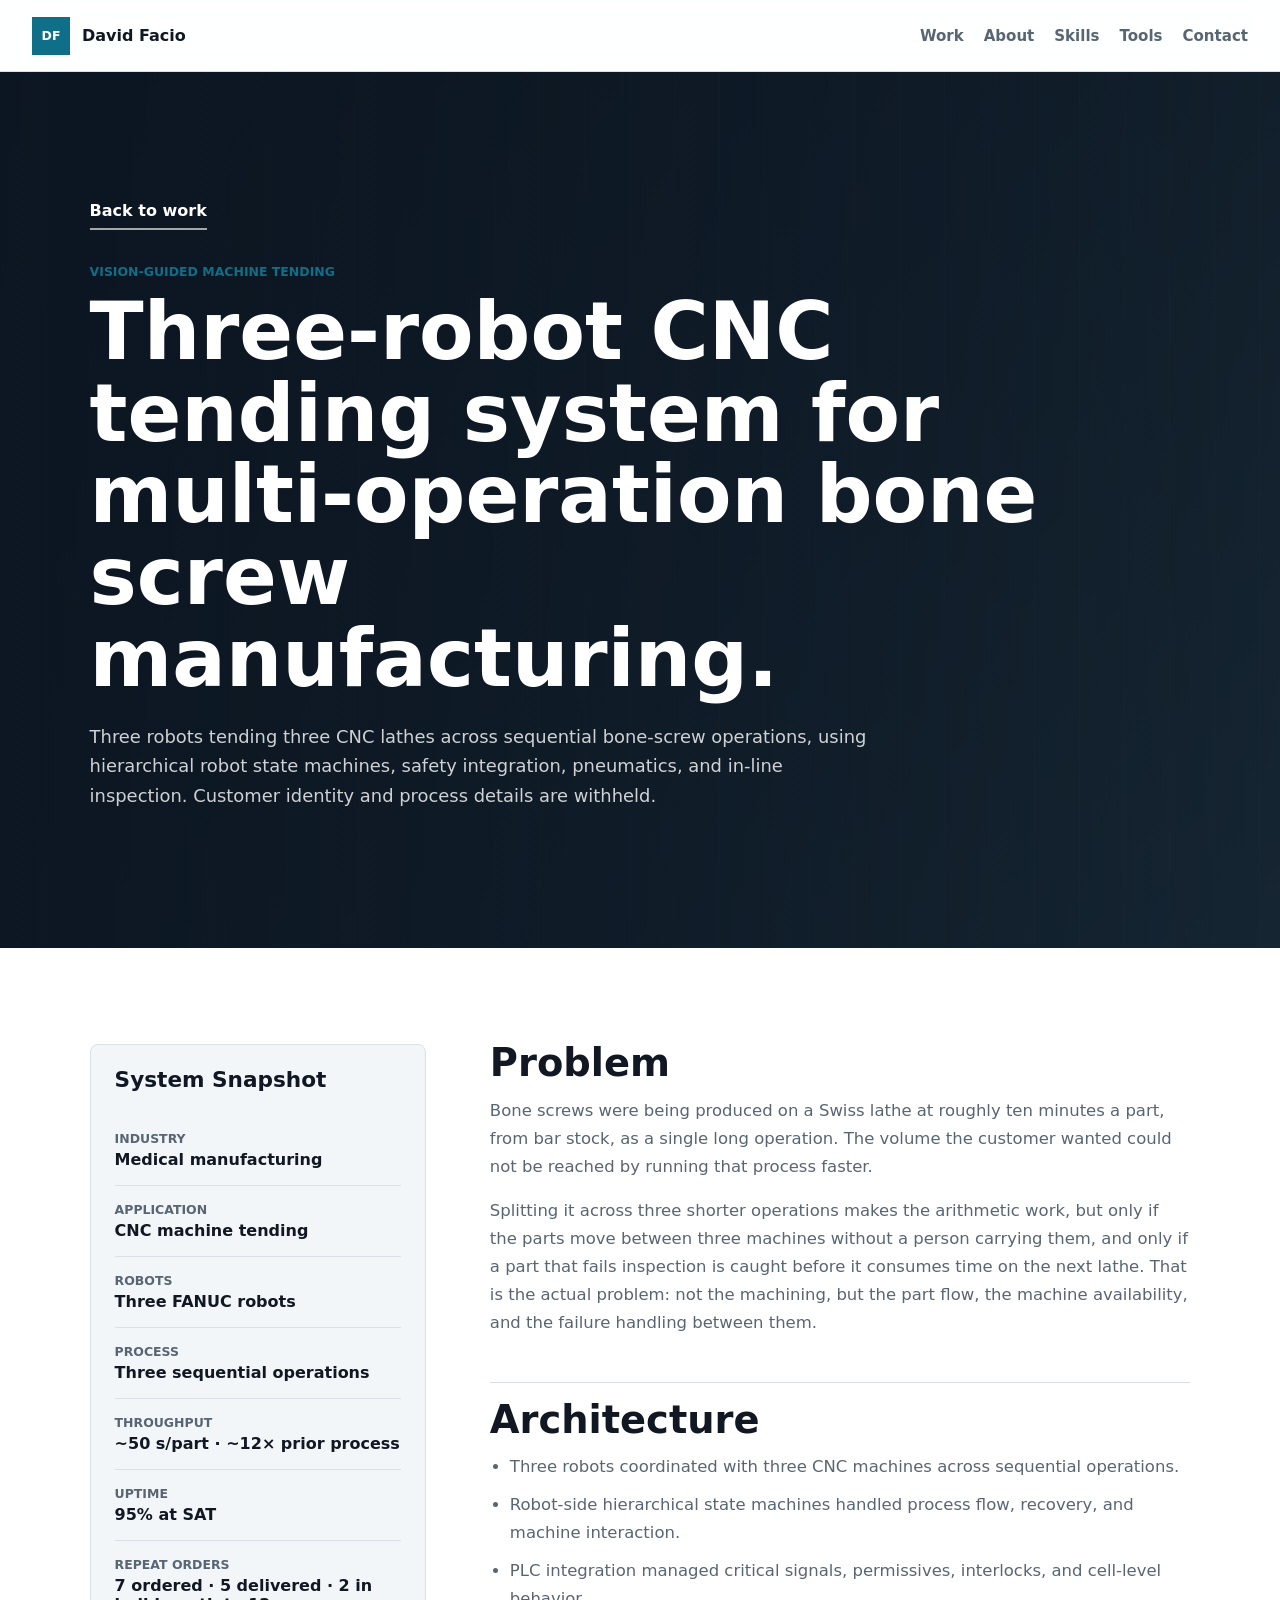
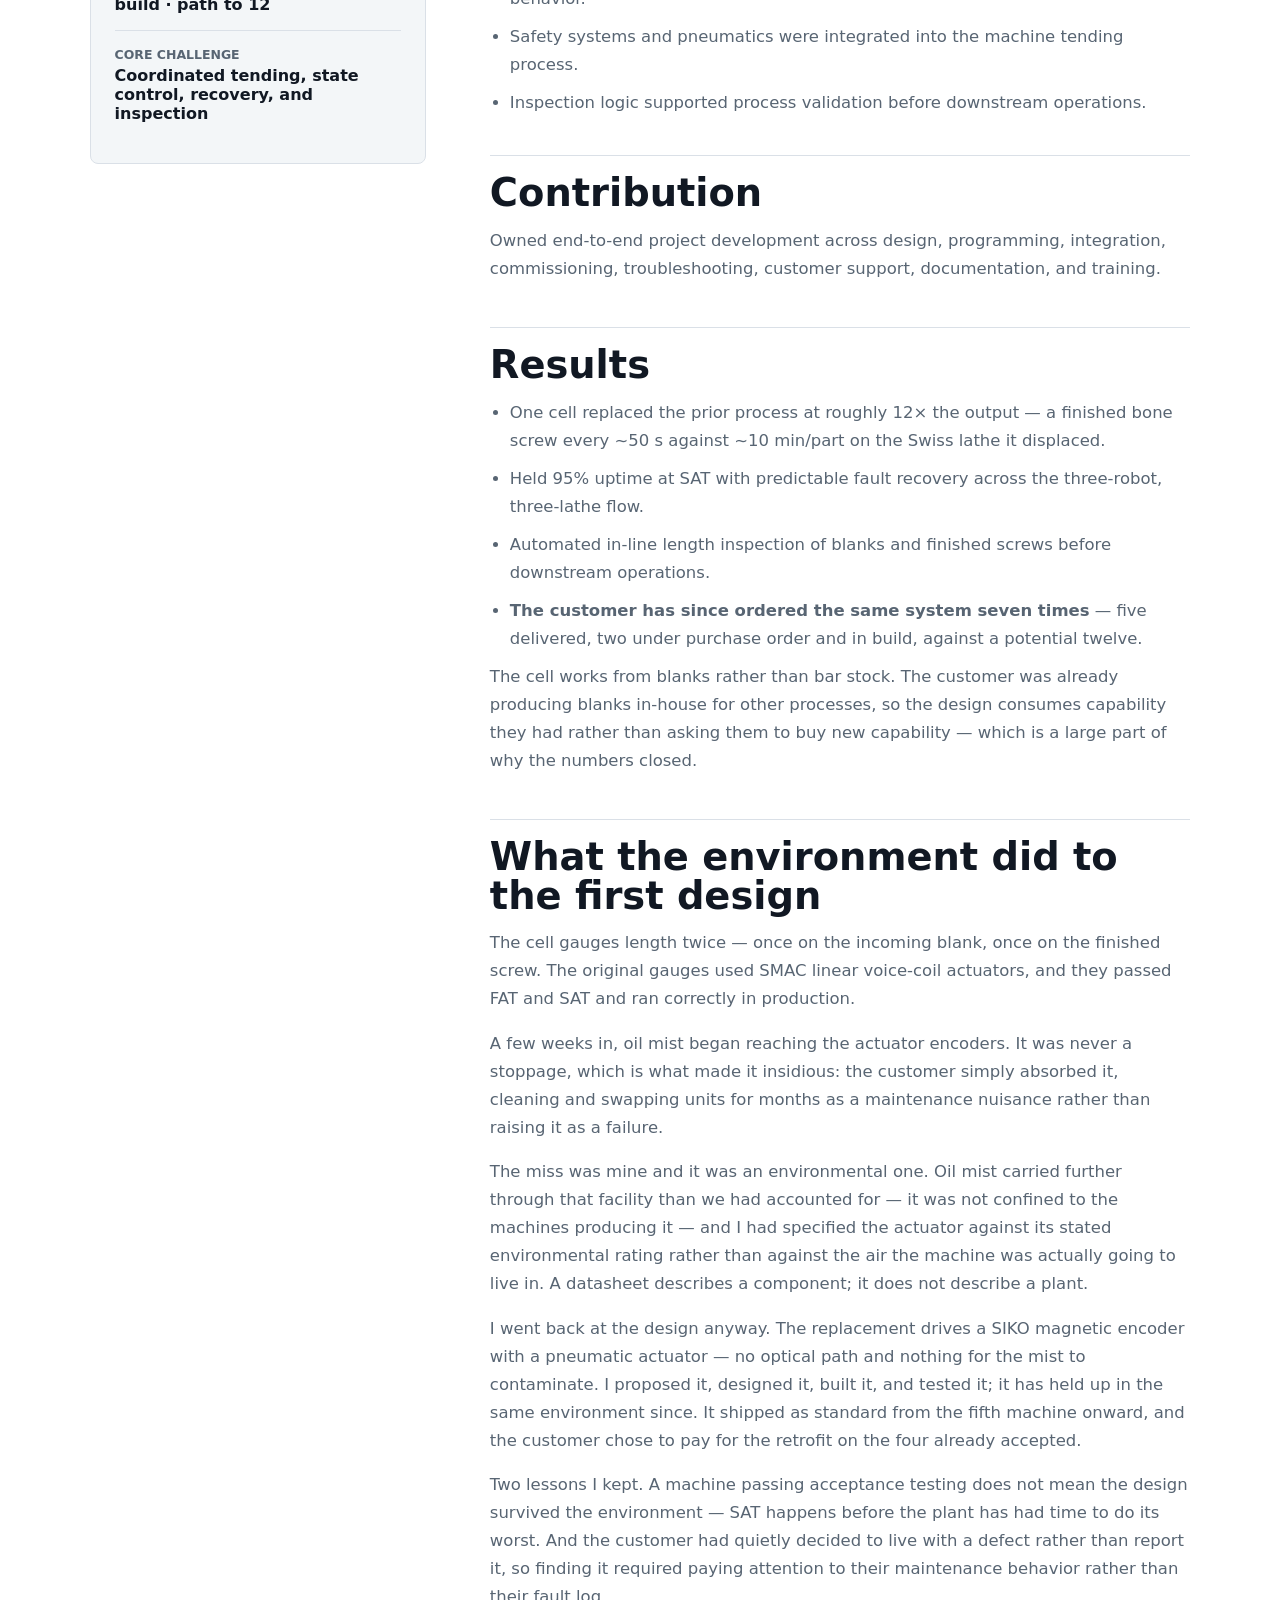
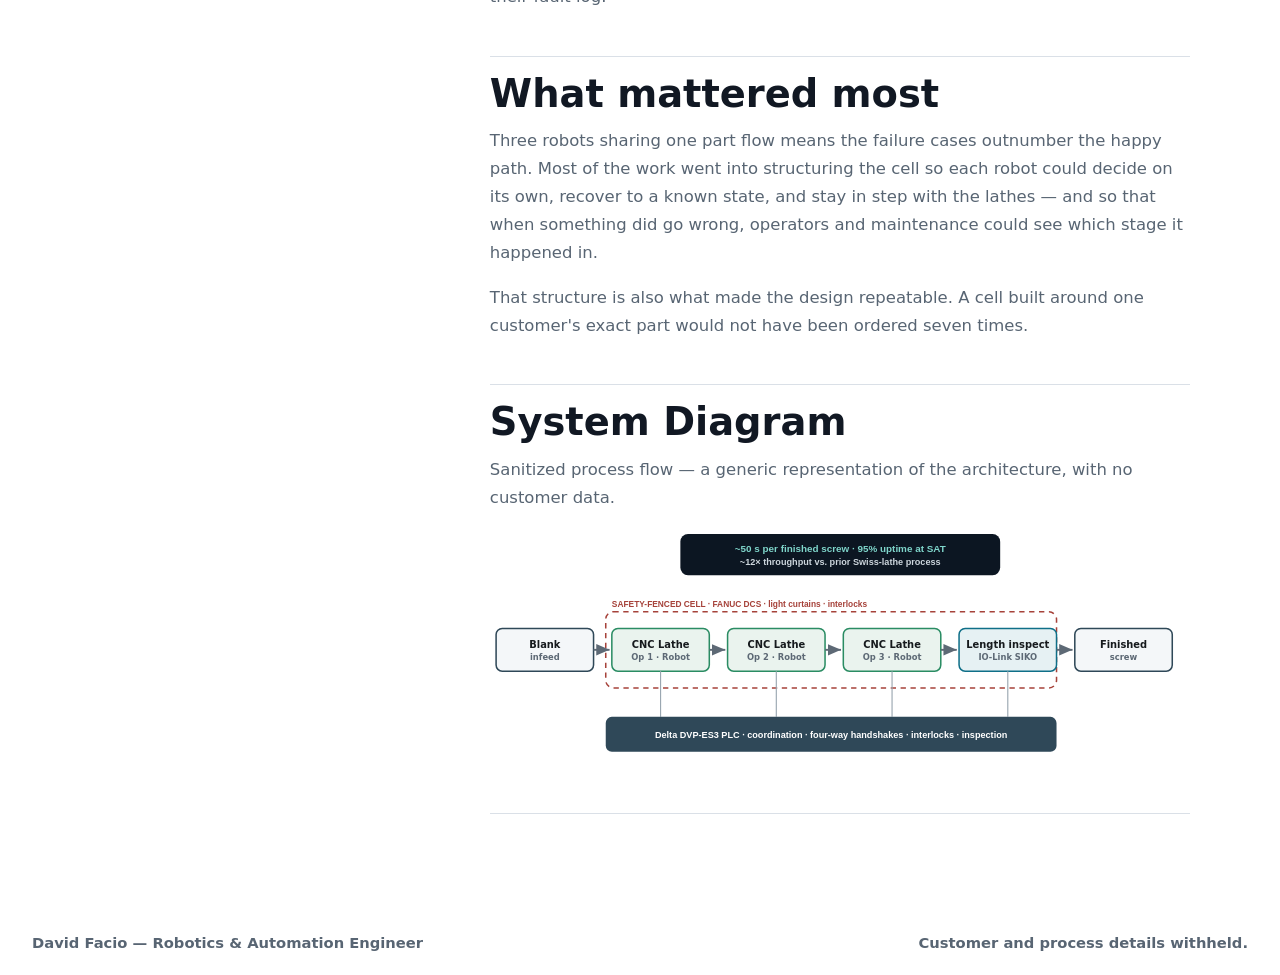
==== commit 18667a09: "Publish IMTS case studies, photos, and revised case-study copy Adds the two publicly exhibited IMTS " ====
--- a/case-study-cnc-tending.html
+++ b/case-study-cnc-tending.html
@@ -19,7 +19,7 @@
     />
     <link
       rel="icon"
-      href="data:image/svg+xml,%3Csvg xmlns='http://www.w3.org/2000/svg' viewBox='0 0 38 38'%3E%3Crect width='38' height='38' fill='%23f8c44f'/%3E%3Ctext x='19' y='26' font-family='Inter,sans-serif' font-size='18' font-weight='700' text-anchor='middle' fill='%23161a1d'%3EDF%3C/text%3E%3C/svg%3E"
+      href="data:image/svg+xml,%3Csvg xmlns='http://www.w3.org/2000/svg' viewBox='0 0 38 38'%3E%3Crect width='38' height='38' fill='%230f6f88'/%3E%3Ctext x='19' y='26' font-family='Inter,sans-serif' font-size='18' font-weight='700' text-anchor='middle' fill='%23ffffff'%3EDF%3C/text%3E%3C/svg%3E"
     />
     <link rel="stylesheet" href="styles.css" />
   </head>
@@ -31,6 +31,7 @@
       </a>
       <nav class="site-nav" aria-label="Primary navigation">
         <a href="index.html#work">Work</a>
+        <a href="index.html#about">About</a>
         <a href="index.html#skills">Skills</a>
         <a href="index.html#tools">Tools</a>
         <a href="index.html#contact">Contact</a>
@@ -43,8 +44,9 @@
         <p class="eyebrow">Vision-Guided Machine Tending</p>
         <h1>Three-robot CNC tending system for multi-operation bone screw manufacturing.</h1>
         <p>
-          NDA-safe summary of a robotic cell with three robots tending three CNC lathes across sequential
-          operations, using hierarchical robot state machines, safety integration, pneumatics, and inspection.
+          Three robots tending three CNC lathes across sequential bone-screw operations, using hierarchical
+          robot state machines, safety integration, pneumatics, and in-line inspection. Customer identity and
+          process details are withheld.
         </p>
       </section>
 
@@ -77,6 +79,10 @@
               <dd>95% at SAT</dd>
             </div>
             <div>
+              <dt>Repeat orders</dt>
+              <dd>7 ordered · 5 delivered · 2 in build · path to 12</dd>
+            </div>
+            <div>
               <dt>Core challenge</dt>
               <dd>Coordinated tending, state control, recovery, and inspection</dd>
             </div>
@@ -87,8 +93,16 @@
           <section class="detail-section">
             <h2>Problem</h2>
             <p>
-              The cell needed to automate a multi-operation CNC process while managing part flow, machine
-              availability, safety states, and inspection logic across multiple robots and lathes.
+              Bone screws were being produced on a Swiss lathe at roughly ten minutes a part, from bar
+              stock, as a single long operation. The volume the customer wanted could not be reached by
+              running that process faster.
+            </p>
+            <p>
+              Splitting it across three shorter operations makes the arithmetic work, but only if the parts
+              move between three machines without a person carrying them, and only if a part that fails
+              inspection is caught before it consumes time on the next lathe. That is the actual problem:
+              not the machining, but the part flow, the machine availability, and the failure handling
+              between them.
             </p>
           </section>
 
@@ -114,18 +128,63 @@
           <section class="detail-section">
             <h2>Results</h2>
             <ul class="decision-list">
-              <li>Produced a finished bone screw every ~50 s &mdash; roughly 12&times; the throughput of the prior Swiss-lathe process (~10 min/part).</li>
+              <li>One cell replaced the prior process at roughly 12&times; the output &mdash; a finished bone screw every ~50 s against ~10 min/part on the Swiss lathe it displaced.</li>
               <li>Held 95% uptime at SAT with predictable fault recovery across the three-robot, three-lathe flow.</li>
-              <li>Automated in-line length inspection (IO-Link SIKO) of blanks and finished screws before downstream operations.</li>
+              <li>Automated in-line length inspection of blanks and finished screws before downstream operations.</li>
+              <li><strong>The customer has since ordered the same system seven times</strong> &mdash; five delivered, two under purchase order and in build, against a potential twelve.</li>
             </ul>
-          </section>
-
-          <section class="detail-section">
-            <h2>Engineering Judgment</h2>
-            <p>
-              The highest-value work was not a single program or component. It was structuring the cell so
-              each robot could make reliable decisions, recover predictably, and stay coordinated with the
-              CNC process without hiding failure modes from operators or maintenance teams.
+            <p>
+              The cell works from blanks rather than bar stock. The customer was already producing blanks
+              in-house for other processes, so the design consumes capability they had rather than asking
+              them to buy new capability &mdash; which is a large part of why the numbers closed.
+            </p>
+          </section>
+
+          <section class="detail-section">
+            <h2>What the environment did to the first design</h2>
+            <p>
+              The cell gauges length twice &mdash; once on the incoming blank, once on the finished screw.
+              The original gauges used SMAC linear voice-coil actuators, and they passed FAT and SAT and ran
+              correctly in production.
+            </p>
+            <p>
+              A few weeks in, oil mist began reaching the actuator encoders. It was never a stoppage, which
+              is what made it insidious: the customer simply absorbed it, cleaning and swapping units for
+              months as a maintenance nuisance rather than raising it as a failure.
+            </p>
+            <p>
+              The miss was mine and it was an environmental one. Oil mist carried further through that
+              facility than we had accounted for &mdash; it was not confined to the machines producing it
+              &mdash; and I had specified the actuator against its stated environmental rating rather than
+              against the air the machine was actually going to live in. A datasheet describes a component;
+              it does not describe a plant.
+            </p>
+            <p>
+              I went back at the design anyway. The replacement drives a SIKO magnetic encoder with a
+              pneumatic actuator &mdash; no optical path and nothing for the mist to contaminate. I proposed
+              it, designed it, built it, and tested it; it has held up in the same environment since. It
+              shipped as standard from the fifth machine onward, and the customer chose to pay for the
+              retrofit on the four already accepted.
+            </p>
+            <p>
+              Two lessons I kept. A machine passing acceptance testing does not mean the design survived the
+              environment &mdash; SAT happens before the plant has had time to do its worst. And the customer
+              had quietly decided to live with a defect rather than report it, so finding it required paying
+              attention to their maintenance behavior rather than their fault log.
+            </p>
+          </section>
+
+          <section class="detail-section">
+            <h2>What mattered most</h2>
+            <p>
+              Three robots sharing one part flow means the failure cases outnumber the happy path. Most of
+              the work went into structuring the cell so each robot could decide on its own, recover to a
+              known state, and stay in step with the lathes &mdash; and so that when something did go wrong,
+              operators and maintenance could see which stage it happened in.
+            </p>
+            <p>
+              That structure is also what made the design repeatable. A cell built around one customer's
+              exact part would not have been ordered seven times.
             </p>
           </section>
 
@@ -144,8 +203,8 @@
                   .cn{stroke:#9aa7b1;stroke-width:1.5}
                 </style>
                 <!-- throughput badge -->
-                <rect x="250" y="8" width="420" height="54" rx="10" fill="#101820" />
-                <text x="460" y="31" text-anchor="middle" font="700 13px Inter,sans-serif" fill="#f8c44f" style="font:700 13px Inter,sans-serif">~50 s per finished screw &#183; 95% uptime at SAT</text>
+                <rect x="250" y="8" width="420" height="54" rx="10" fill="#0c1622" />
+                <text x="460" y="31" text-anchor="middle" font="700 13px Inter,sans-serif" fill="#7fd6cb" style="font:700 13px Inter,sans-serif">~50 s per finished screw &#183; 95% uptime at SAT</text>
                 <text x="460" y="49" text-anchor="middle" fill="#cdd6dd" style="font:600 12px Inter,sans-serif">~12&#215; throughput vs. prior Swiss-lathe process</text>
                 <!-- safety cell -->
                 <rect x="152" y="110" width="592" height="100" rx="10" fill="none" stroke="#a6423a" stroke-width="2" stroke-dasharray="7 6" />
@@ -163,7 +222,7 @@
                 <rect x="464" y="132" width="128" height="56" rx="8" fill="#eaf3ee" stroke="#2a8c63" stroke-width="2" />
                 <text x="528" y="158" text-anchor="middle" class="n1">CNC Lathe</text>
                 <text x="528" y="174" text-anchor="middle" class="n2">Op 3 &#183; Robot</text>
-                <rect x="616" y="132" width="128" height="56" rx="8" fill="#eaf1fb" stroke="#1f6feb" stroke-width="2" />
+                <rect x="616" y="132" width="128" height="56" rx="8" fill="#e6f1f3" stroke="#0f6f88" stroke-width="2" />
                 <text x="680" y="158" text-anchor="middle" class="n1">Length inspect</text>
                 <text x="680" y="174" text-anchor="middle" class="n2">IO-Link SIKO</text>
                 <rect x="768" y="132" width="128" height="56" rx="8" fill="#f4f7f9" stroke="#2f4858" stroke-width="2" />
@@ -191,7 +250,7 @@
 
     <footer class="site-footer">
       <span>David Facio — Robotics & Automation Engineer</span>
-      <span>NDA-safe technical case study.</span>
+      <span>Customer and process details withheld.</span>
     </footer>
   </body>
 </html>
--- a/styles.css
+++ b/styles.css
@@ -1,15 +1,20 @@
 :root {
-  --ink: #161a1d;
-  --muted: #5d6975;
-  --line: #d8dee4;
+  --ink: #111823;
+  --muted: #586573;
+  --line: #dae0e7;
   --panel: #ffffff;
-  --soft: #f4f7f9;
-  --steel: #2f4858;
+  --soft: #f3f6f8;
+  --dark: #0c1622;          /* hero / contact / dark media surfaces */
+  --steel: #223a48;
+  --accent: #0f6f88;        /* brand: deep cyan-teal */
+  --accent-ink: #ffffff;
+  --brand-pop: #7fd6cb;     /* luminous teal for the hero name */
+  --eyebrow-dark: #8fb9c2;  /* muted steel-cyan eyebrow on dark */
   --blue: #1f6feb;
-  --green: #2a8c63;
-  --amber: #b56b18;
-  --red: #a6423a;
-  --shadow: 0 18px 60px rgba(22, 26, 29, 0.12);
+  --green: #2a8c63;         /* semantic success */
+  --amber: #b56b18;         /* semantic warn */
+  --red: #a6423a;           /* semantic danger */
+  --shadow: 0 18px 60px rgba(17, 24, 35, 0.12);
   font-family:
     Inter, ui-sans-serif, system-ui, -apple-system, BlinkMacSystemFont, "Segoe UI", sans-serif;
 }
@@ -60,8 +65,9 @@
   width: 38px;
   height: 38px;
   place-items: center;
-  border: 2px solid var(--ink);
-  background: #f8c44f;
+  border: 2px solid var(--accent);
+  background: var(--accent);
+  color: var(--accent-ink);
   font-size: 0.78rem;
 }
 
@@ -89,179 +95,29 @@
   grid-template-columns: minmax(0, 1fr);
   align-items: end;
   overflow: hidden;
-  background: #101820;
+  background: var(--dark);
   color: #fff;
 }
 
 .hero-visual {
   position: absolute;
   inset: 0;
-  background:
-    linear-gradient(90deg, rgba(16, 24, 32, 0.94), rgba(16, 24, 32, 0.68) 48%, rgba(16, 24, 32, 0.22)),
-    repeating-linear-gradient(0deg, transparent, transparent 31px, rgba(255, 255, 255, 0.04) 32px),
-    repeating-linear-gradient(90deg, transparent, transparent 31px, rgba(255, 255, 255, 0.04) 32px);
-}
-
-.cell-grid {
-  position: absolute;
-  right: clamp(12px, 6vw, 84px);
-  top: 50%;
-  width: min(58vw, 760px);
-  aspect-ratio: 1.25;
-  transform: translateY(-48%);
-  border: 1px solid rgba(255, 255, 255, 0.18);
-  background:
-    linear-gradient(135deg, rgba(255, 255, 255, 0.08), rgba(255, 255, 255, 0.02)),
-    rgba(255, 255, 255, 0.03);
-  box-shadow: inset 0 0 0 1px rgba(255, 255, 255, 0.05);
-}
-
-.machine,
-.robot,
-.vision,
-.flow {
-  position: absolute;
-  display: block;
-}
-
-.machine {
-  width: 22%;
-  height: 20%;
-  border: 2px solid rgba(255, 255, 255, 0.52);
-  background: rgba(47, 72, 88, 0.9);
-}
-
-.machine::after {
-  position: absolute;
-  inset: 12%;
-  content: "";
-  border: 1px solid rgba(248, 196, 79, 0.9);
-}
-
-.machine-a {
-  left: 8%;
-  top: 12%;
-}
-
-.machine-b {
-  left: 8%;
-  top: 40%;
-}
-
-.machine-c {
-  left: 8%;
-  top: 68%;
-}
-
-.robot {
-  width: 13%;
-  aspect-ratio: 1;
-  border: 3px solid #f8c44f;
-  border-radius: 50%;
-  background: rgba(248, 196, 79, 0.16);
-}
-
-.robot::before,
-.robot::after {
-  position: absolute;
-  content: "";
-  height: 5px;
-  background: #f8c44f;
-  transform-origin: left center;
-}
-
-.robot::before {
-  left: 48%;
-  top: 46%;
-  width: 115%;
-  transform: rotate(-22deg);
-}
-
-.robot::after {
-  left: 114%;
-  top: 4%;
-  width: 66%;
-  transform: rotate(44deg);
-}
-
-.robot-a {
-  left: 40%;
-  top: 15%;
-}
-
-.robot-b {
-  left: 40%;
-  top: 43%;
-}
-
-.robot-c {
-  left: 40%;
-  top: 71%;
-}
-
-.vision {
-  width: 11%;
-  aspect-ratio: 1.2;
-  border: 2px solid rgba(105, 214, 181, 0.9);
-  background: rgba(42, 140, 99, 0.36);
-}
-
-.vision::after {
-  position: absolute;
-  left: 50%;
-  top: 100%;
-  width: 76%;
-  height: 54%;
-  content: "";
-  border-right: 2px solid rgba(105, 214, 181, 0.55);
-  border-bottom: 2px solid rgba(105, 214, 181, 0.55);
-  transform: translateX(-50%) skewX(-22deg);
-}
-
-.vision-a {
-  right: 15%;
-  top: 21%;
-}
-
-.vision-b {
-  right: 15%;
-  bottom: 18%;
-}
-
-.flow {
-  height: 2px;
-  border-top: 2px dashed rgba(255, 255, 255, 0.5);
-}
-
-.flow::after {
-  position: absolute;
-  right: -2px;
-  top: -5px;
-  width: 8px;
-  height: 8px;
-  content: "";
-  border-right: 2px solid rgba(255, 255, 255, 0.7);
-  border-top: 2px solid rgba(255, 255, 255, 0.7);
-  transform: rotate(45deg);
-}
-
-.flow-a,
-.flow-b,
-.flow-c {
-  left: 30%;
-  width: 42%;
-}
-
-.flow-a {
-  top: 23%;
-}
-
-.flow-b {
-  top: 51%;
-}
-
-.flow-c {
-  top: 79%;
+  background-color: var(--dark);
+  background-image:
+    linear-gradient(90deg, rgba(12, 22, 34, 0.94), rgba(12, 22, 34, 0.68) 48%, rgba(12, 22, 34, 0.24)),
+    url("img/hero-cell.jpg");
+  background-repeat: no-repeat, no-repeat;
+  background-position: center center, center 42%;
+  background-size: cover, cover;
+}
+
+/* On narrow screens the headline overlays the photo, so deepen the veil. */
+@media (max-width: 900px) {
+  .hero-visual {
+    background-image:
+      linear-gradient(180deg, rgba(12, 22, 34, 0.72), rgba(12, 22, 34, 0.88) 55%, rgba(12, 22, 34, 0.96)),
+      url("img/hero-cell.jpg");
+  }
 }
 
 .hero-content {
@@ -273,7 +129,7 @@
 
 .eyebrow {
   margin: 0 0 12px;
-  color: #1f7a54;
+  color: var(--accent);
   font-size: 0.78rem;
   font-weight: 800;
   letter-spacing: 0;
@@ -282,7 +138,7 @@
 
 .hero-name {
   margin: 0 0 10px;
-  color: #f8c44f;
+  color: var(--brand-pop);
   font-size: clamp(1.3rem, 2.7vw, 1.75rem);
   font-weight: 800;
   letter-spacing: 0.01em;
@@ -297,7 +153,7 @@
 }
 
 .hero .eyebrow {
-  color: #69d6b5;
+  color: var(--eyebrow-dark);
 }
 
 h1,
@@ -358,8 +214,8 @@
 }
 
 .button.primary {
-  background: #f8c44f;
-  color: #101820;
+  background: var(--accent);
+  color: var(--accent-ink);
 }
 
 .button.secondary {
@@ -467,25 +323,94 @@
     repeating-linear-gradient(0deg, transparent, transparent 24px, rgba(255, 255, 255, 0.06) 25px);
 }
 
-.cnc-media {
-  background: linear-gradient(135deg, #2f4858, #1f6feb);
-}
-
-.dual-media {
-  background: linear-gradient(135deg, #3f4c3a, #b56b18);
-}
-
-.standards-media {
-  background: linear-gradient(135deg, #2d3542, #2a8c63);
+.case-media.code-media {
+  position: relative;
+  display: block;
+  padding: 0;
+  height: 210px;
+  min-height: 210px;
+  overflow: hidden;
+  background: radial-gradient(115% 105% at 50% 128%, #172c46 0%, #0a1420 66%), #0a1420;
+  perspective: 210px;
+  perspective-origin: 50% 4%;
+}
+
+.case-media.code-media::before {
+  display: none;
+}
+
+.code-crawl {
+  position: absolute;
+  left: 0;
+  right: 0;
+  bottom: 6px;
+  transform: rotateX(50deg);
+  transform-origin: 50% 100%;
+  -webkit-mask-image: linear-gradient(to top, #000 6%, rgba(0, 0, 0, 0.42) 46%, transparent 78%);
+  mask-image: linear-gradient(to top, #000 6%, rgba(0, 0, 0, 0.42) 46%, transparent 78%);
+}
+
+.code-crawl pre {
+  margin: 0;
+  padding: 0;
+  text-align: center;
+  color: #f4c340;
+  font: 700 10.5px/1.5 "SFMono-Regular", ui-monospace, Menlo, Consolas, "Liberation Mono", monospace;
+  white-space: pre;
+  text-shadow: 0 0 8px rgba(244, 195, 64, 0.32);
+}
+
+.case-media.code-media .code-badge {
+  position: absolute;
+  left: 14px;
+  bottom: 12px;
+  z-index: 3;
+  display: inline-block;
+  min-height: 0;
+  padding: 3px 9px;
+  border: 0;
+  border-radius: 5px;
+  background: rgba(10, 20, 32, 0.82);
+  color: #9fb3c8;
+  font: 600 11px "SFMono-Regular", ui-monospace, monospace;
+}
+
+.case-media.has-photo {
+  display: block;
+  padding: 0;
+}
+
+.case-media.has-photo::before {
+  display: none;
+}
+
+.case-media.has-photo img {
+  position: relative;
+  z-index: 2;
+  width: 100%;
+  height: 100%;
+  min-height: 210px;
+  object-fit: cover;
+  object-position: center 42%;
+}
+
+/* Unified dark "blueprint" header — one scheme across all case cards. */
+.cnc-media,
+.dual-media,
+.standards-media,
+.gtforce-media,
+.dbr-media {
+  background: linear-gradient(135deg, var(--dark), var(--steel));
 }
 
 .case-body {
   padding: 26px;
 }
 
-.case-type {
+/* p.case-type needed so this outranks the broad `.case-body p` muted rule. */
+p.case-type {
   margin-bottom: 8px;
-  color: #1f7a54;
+  color: var(--accent);
   font-size: 0.78rem;
   font-weight: 800;
   text-transform: uppercase;
@@ -514,7 +439,7 @@
   min-height: 42px;
   align-items: center;
   margin-top: 22px;
-  border-bottom: 2px solid var(--green);
+  border-bottom: 2px solid var(--accent);
   color: var(--ink);
   font-weight: 900;
 }
@@ -522,6 +447,104 @@
 .skill-band,
 .growth-band {
   background: #fff;
+}
+
+.hardware-grid {
+  display: grid;
+  grid-template-columns: repeat(auto-fit, minmax(260px, 1fr));
+  gap: 16px;
+}
+
+.hardware-grid figure {
+  margin: 0;
+  overflow: hidden;
+  border: 1px solid var(--line);
+  border-radius: 10px;
+  background: var(--panel);
+  box-shadow: 0 10px 32px rgba(22, 26, 29, 0.08);
+}
+
+.hardware-grid img {
+  display: block;
+  width: 100%;
+  height: 220px;
+  object-fit: cover;
+  object-position: center 55%;
+  background: var(--dark);
+}
+
+.hardware-grid figcaption {
+  padding: 13px 16px;
+  color: var(--steel);
+  font-size: 0.9rem;
+  font-weight: 800;
+}
+
+/* ===== About band ===== */
+.about-band {
+  background: #fff;
+}
+
+.about-layout {
+  display: grid;
+  grid-template-columns: minmax(220px, 0.42fr) minmax(0, 1fr);
+  align-items: start;
+  gap: clamp(24px, 5vw, 56px);
+}
+
+.about-portrait {
+  margin: 0;
+  overflow: hidden;
+  border: 1px solid var(--line);
+  border-radius: 10px;
+  background: var(--panel);
+  box-shadow: 0 10px 32px rgba(22, 26, 29, 0.08);
+}
+
+.about-portrait img {
+  display: block;
+  width: 100%;
+  height: auto;
+}
+
+.about-copy p {
+  max-width: 720px;
+  margin-bottom: 16px;
+  color: var(--muted);
+  font-size: 1.03rem;
+  line-height: 1.7;
+}
+
+.about-copy p:last-child {
+  margin-bottom: 0;
+}
+
+.about-pair {
+  display: flex;
+  flex-wrap: wrap;
+  gap: 16px;
+  margin-top: 28px;
+}
+
+.about-pair figure {
+  flex: 0 0 auto;
+  width: fit-content;
+  max-width: 100%;
+}
+
+.about-pair figure img {
+  display: block;
+  width: auto;
+  max-width: 100%;
+  height: 440px;
+  object-fit: cover;
+}
+
+/* Caption fills the figure but never widens it (image drives the width). */
+.about-pair figcaption {
+  width: 0;
+  min-width: 100%;
+  box-sizing: border-box;
 }
 
 .skill-columns,
@@ -569,7 +592,7 @@
 
 .dark-link {
   color: var(--ink);
-  border-bottom-color: var(--green);
+  border-bottom-color: var(--accent);
 }
 
 .tool-context {
@@ -681,8 +704,8 @@
 
 .project-panel input:focus,
 .project-panel textarea:focus {
-  outline: 2px solid rgba(31, 111, 235, 0.2);
-  border-color: var(--blue);
+  outline: 2px solid rgba(15, 111, 136, 0.28);
+  border-color: var(--accent);
 }
 
 .wide-field {
@@ -820,23 +843,37 @@
 
 .cnc-detail {
   background:
-    linear-gradient(90deg, rgba(16, 24, 32, 0.94), rgba(16, 24, 32, 0.58)),
+    linear-gradient(90deg, rgba(12, 22, 34, 0.94), rgba(12, 22, 34, 0.58)),
     repeating-linear-gradient(90deg, transparent, transparent 44px, rgba(255, 255, 255, 0.06) 45px),
-    linear-gradient(135deg, #2f4858, #1f6feb);
+    linear-gradient(135deg, var(--dark), var(--steel));
 }
 
 .dual-detail {
   background:
-    linear-gradient(90deg, rgba(16, 24, 32, 0.94), rgba(16, 24, 32, 0.58)),
+    linear-gradient(90deg, rgba(12, 22, 34, 0.94), rgba(12, 22, 34, 0.58)),
     repeating-linear-gradient(90deg, transparent, transparent 44px, rgba(255, 255, 255, 0.06) 45px),
-    linear-gradient(135deg, #3f4c3a, #b56b18);
+    linear-gradient(135deg, var(--dark), var(--steel));
 }
 
 .fanuc-detail {
   background:
-    linear-gradient(90deg, rgba(16, 24, 32, 0.94), rgba(16, 24, 32, 0.58)),
+    linear-gradient(90deg, rgba(12, 22, 34, 0.94), rgba(12, 22, 34, 0.58)),
     repeating-linear-gradient(90deg, transparent, transparent 44px, rgba(255, 255, 255, 0.06) 45px),
-    linear-gradient(135deg, #2d3542, #2a8c63);
+    linear-gradient(135deg, var(--dark), var(--steel));
+}
+
+.gtforce-detail {
+  background:
+    linear-gradient(90deg, rgba(12, 22, 34, 0.94), rgba(12, 22, 34, 0.58)),
+    repeating-linear-gradient(90deg, transparent, transparent 44px, rgba(255, 255, 255, 0.06) 45px),
+    linear-gradient(135deg, var(--dark), var(--steel));
+}
+
+.dbr-detail {
+  background:
+    linear-gradient(90deg, rgba(12, 22, 34, 0.94), rgba(12, 22, 34, 0.58)),
+    repeating-linear-gradient(90deg, transparent, transparent 44px, rgba(255, 255, 255, 0.06) 45px),
+    linear-gradient(135deg, var(--dark), var(--steel));
 }
 
 .breadcrumb {
@@ -943,6 +980,66 @@
   width: 100%;
   min-width: 660px;
   height: auto;
+}
+
+/* ===== Case-study photography ===== */
+.case-gallery {
+  display: grid;
+  grid-template-columns: repeat(auto-fit, minmax(240px, 1fr));
+  gap: 16px;
+  margin: 4px 0 0;
+}
+
+.case-figure {
+  margin: 0;
+  overflow: hidden;
+  border: 1px solid var(--line);
+  border-radius: 10px;
+  background: var(--panel);
+  box-shadow: 0 10px 32px rgba(22, 26, 29, 0.08);
+}
+
+.case-figure img {
+  display: block;
+  width: 100%;
+  height: 300px;
+  object-fit: cover;
+  object-position: center 45%;
+  background: var(--dark);
+}
+
+.case-figure.tall img {
+  height: 420px;
+}
+
+.case-figure.wide {
+  grid-column: 1 / -1;
+  background: var(--soft);
+}
+
+.case-figure.wide img {
+  width: auto;
+  max-width: 100%;
+  height: auto;
+  max-height: 620px;
+  margin: 0 auto;
+  background: transparent;
+  object-fit: contain;
+}
+
+.case-figure figcaption {
+  padding: 13px 16px;
+  color: var(--steel);
+  font-size: 0.9rem;
+  font-weight: 800;
+  line-height: 1.5;
+}
+
+.photo-note {
+  margin: 14px 0 0;
+  color: var(--muted);
+  font-size: 0.88rem;
+  font-style: italic;
 }
 
 /* ===== Robot-to-PLC handshake simulator ===== */
@@ -1157,8 +1254,8 @@
 
 .node.is-active {
   border-color: #d8a12a;
-  background: rgba(248, 196, 79, 0.16);
-  box-shadow: 0 0 0 4px rgba(248, 196, 79, 0.16);
+  background: rgba(45, 212, 191, 0.16);
+  box-shadow: 0 0 0 4px rgba(45, 212, 191, 0.16);
 }
 
 .node.is-fault {
@@ -1214,7 +1311,7 @@
 .wire.is-active .wire-label { color: var(--ink); }
 .wire.is-active .wire-arrow { background: #e0a52a; }
 .wire.is-active .wire-arrow::after { border-color: #e0a52a; }
-.wire.is-active { background: rgba(248, 196, 79, 0.14); }
+.wire.is-active { background: rgba(45, 212, 191, 0.14); }
 
 /* Signal LED lists */
 .led-list {
@@ -1309,18 +1406,13 @@
     padding-bottom: 4px;
   }
 
-  .cell-grid {
-    right: -22%;
-    width: 92vw;
-    opacity: 0.62;
-  }
-
   .metrics,
   .case-grid,
   .case-detail-grid,
   .skill-columns,
   .tool-grid,
   .growth-grid,
+  .hardware-grid,
   .assessment-layout,
   .project-panel,
   .summary-strip,
@@ -1340,6 +1432,14 @@
   .case-facts {
     position: static;
   }
+
+  .about-layout {
+    grid-template-columns: minmax(0, 1fr);
+  }
+
+  .about-portrait {
+    max-width: 320px;
+  }
 }
 
 @media (max-width: 640px) {
@@ -1365,9 +1465,135 @@
     min-height: 44px;
   }
 
+  .case-figure img,
+  .case-figure.tall img {
+    height: 240px;
+  }
+
+  .about-pair {
+    flex-direction: column;
+  }
+
+  .about-pair figure {
+    flex: 1 1 auto;
+    width: auto;
+  }
+
+  .about-pair figure img {
+    width: 100%;
+    height: 300px;
+  }
+
   .section {
     padding: 56px 18px;
   }
+}
+
+/* =====================================================================
+   Interactive effects (effects.js). Everything here is scoped under
+   html.fx-ready / html.fx-cursor, both added by JS only when motion is
+   allowed — so the no-JS and reduced-motion experiences are untouched.
+   ===================================================================== */
+
+/* --- TCP reticle cursor (trails the native pointer, which stays visible) --- */
+.fx-reticle {
+  position: fixed;
+  top: 0;
+  left: 0;
+  z-index: 9999;
+  width: 56px;
+  height: 56px;
+  pointer-events: none;
+  opacity: 0;
+  will-change: transform;
+  transition: opacity 0.2s ease;
+}
+
+.fx-reticle.is-visible {
+  opacity: 1;
+}
+
+/* Four machine-vision corner brackets that frame the hotspot (a part-locator fiducial). */
+.fx-reticle-corner {
+  position: absolute;
+  width: 9px;
+  height: 9px;
+  border: 1.5px solid var(--accent);
+  transition:
+    top 0.2s cubic-bezier(0.22, 1, 0.36, 1),
+    left 0.2s cubic-bezier(0.22, 1, 0.36, 1),
+    right 0.2s cubic-bezier(0.22, 1, 0.36, 1),
+    bottom 0.2s cubic-bezier(0.22, 1, 0.36, 1),
+    transform 0.18s ease;
+}
+
+.fx-reticle-corner.tl { top: 5px; left: 5px; border-right: 0; border-bottom: 0; }
+.fx-reticle-corner.tr { top: 5px; right: 5px; border-left: 0; border-bottom: 0; }
+.fx-reticle-corner.bl { bottom: 5px; left: 5px; border-right: 0; border-top: 0; }
+.fx-reticle-corner.br { bottom: 5px; right: 5px; border-left: 0; border-top: 0; }
+
+/* Center point — a precise focal dot at the reticle's core. */
+.fx-reticle-dot {
+  position: absolute;
+  top: 50%;
+  left: 50%;
+  width: 4px;
+  height: 4px;
+  margin: -2px 0 0 -2px;
+  border-radius: 50%;
+  background: var(--accent);
+  transition: transform 0.18s ease;
+}
+
+/* Target acquired: brackets clamp inward and the center dot grows — motion only, no glow. */
+.fx-reticle.is-target .fx-reticle-corner.tl { top: 18px; left: 18px; }
+.fx-reticle.is-target .fx-reticle-corner.tr { top: 18px; right: 18px; }
+.fx-reticle.is-target .fx-reticle-corner.bl { bottom: 18px; left: 18px; }
+.fx-reticle.is-target .fx-reticle-corner.br { bottom: 18px; right: 18px; }
+.fx-reticle.is-target .fx-reticle-dot { transform: scale(1.6); }
+
+.fx-reticle.is-down .fx-reticle-corner { transform: scale(0.82); }
+
+/* Hero plate and content are transformed inline by JS; hint the compositor. */
+.fx-ready .hero-visual {
+  will-change: transform, filter;
+}
+
+.fx-ready .hero-content {
+  will-change: transform, opacity;
+}
+
+/* --- Magnetic buttons + card tilt easing --- */
+.fx-ready .hero-actions .button {
+  transition: transform 0.25s cubic-bezier(0.22, 1, 0.36, 1), background 0.2s ease;
+}
+
+.fx-ready .case-card,
+.fx-ready .tool-card {
+  transform-style: preserve-3d;
+  transition: transform 0.3s cubic-bezier(0.22, 1, 0.36, 1),
+    box-shadow 0.3s ease;
+  will-change: transform;
+}
+
+.fx-ready .case-card:hover,
+.fx-ready .tool-card:hover {
+  box-shadow: 0 26px 60px rgba(22, 26, 29, 0.18);
+}
+
+/* --- Scroll reveal --- */
+.fx-reveal {
+  opacity: 0;
+  transform: translateY(22px);
+  transition:
+    opacity 0.6s cubic-bezier(0.22, 1, 0.36, 1),
+    transform 0.6s cubic-bezier(0.22, 1, 0.36, 1);
+  transition-delay: var(--fx-delay, 0ms);
+}
+
+.fx-reveal.is-in {
+  opacity: 1;
+  transform: none;
 }
 
 @media (prefers-reduced-motion: reduce) {
@@ -1386,6 +1612,12 @@
   .button:hover,
   .icon-button:hover {
     transform: none;
+  }
+
+  /* Never leave reveal targets hidden if motion is disabled. */
+  .fx-reveal {
+    opacity: 1 !important;
+    transform: none !important;
   }
 }
 
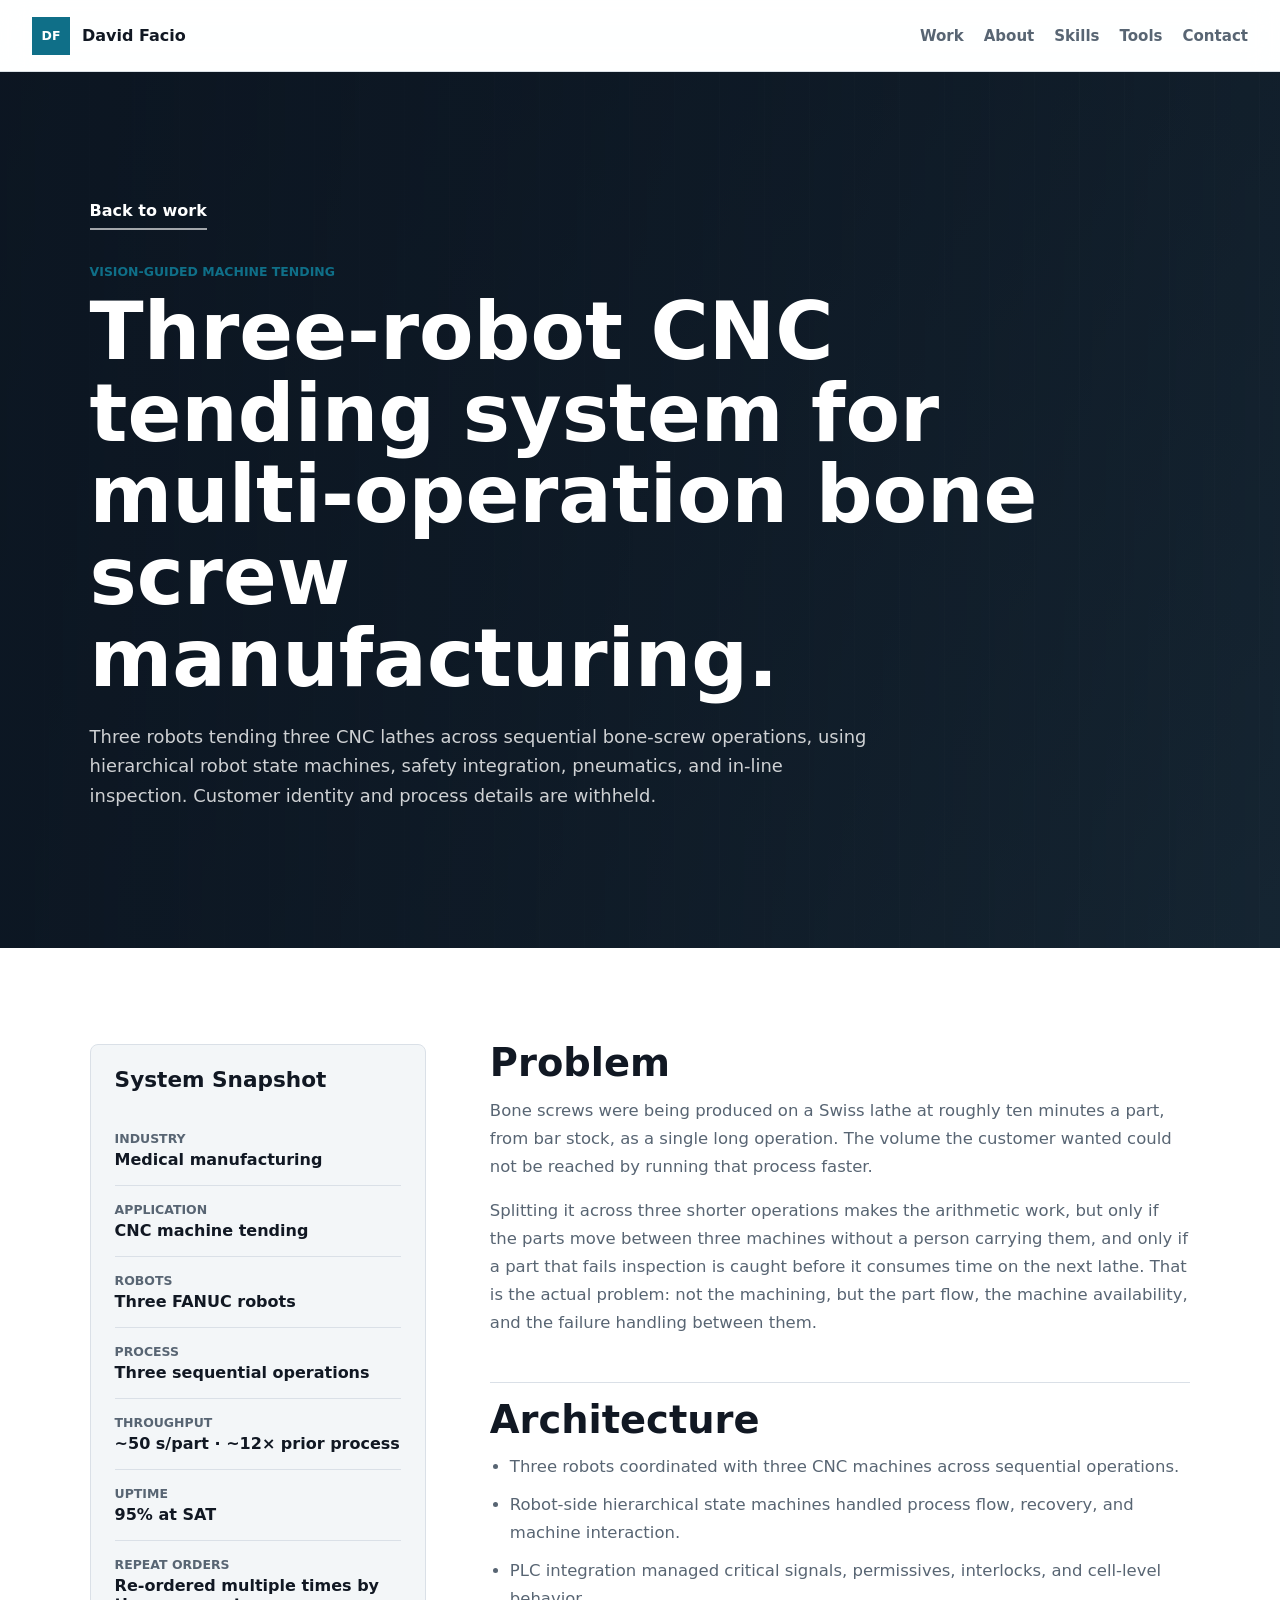
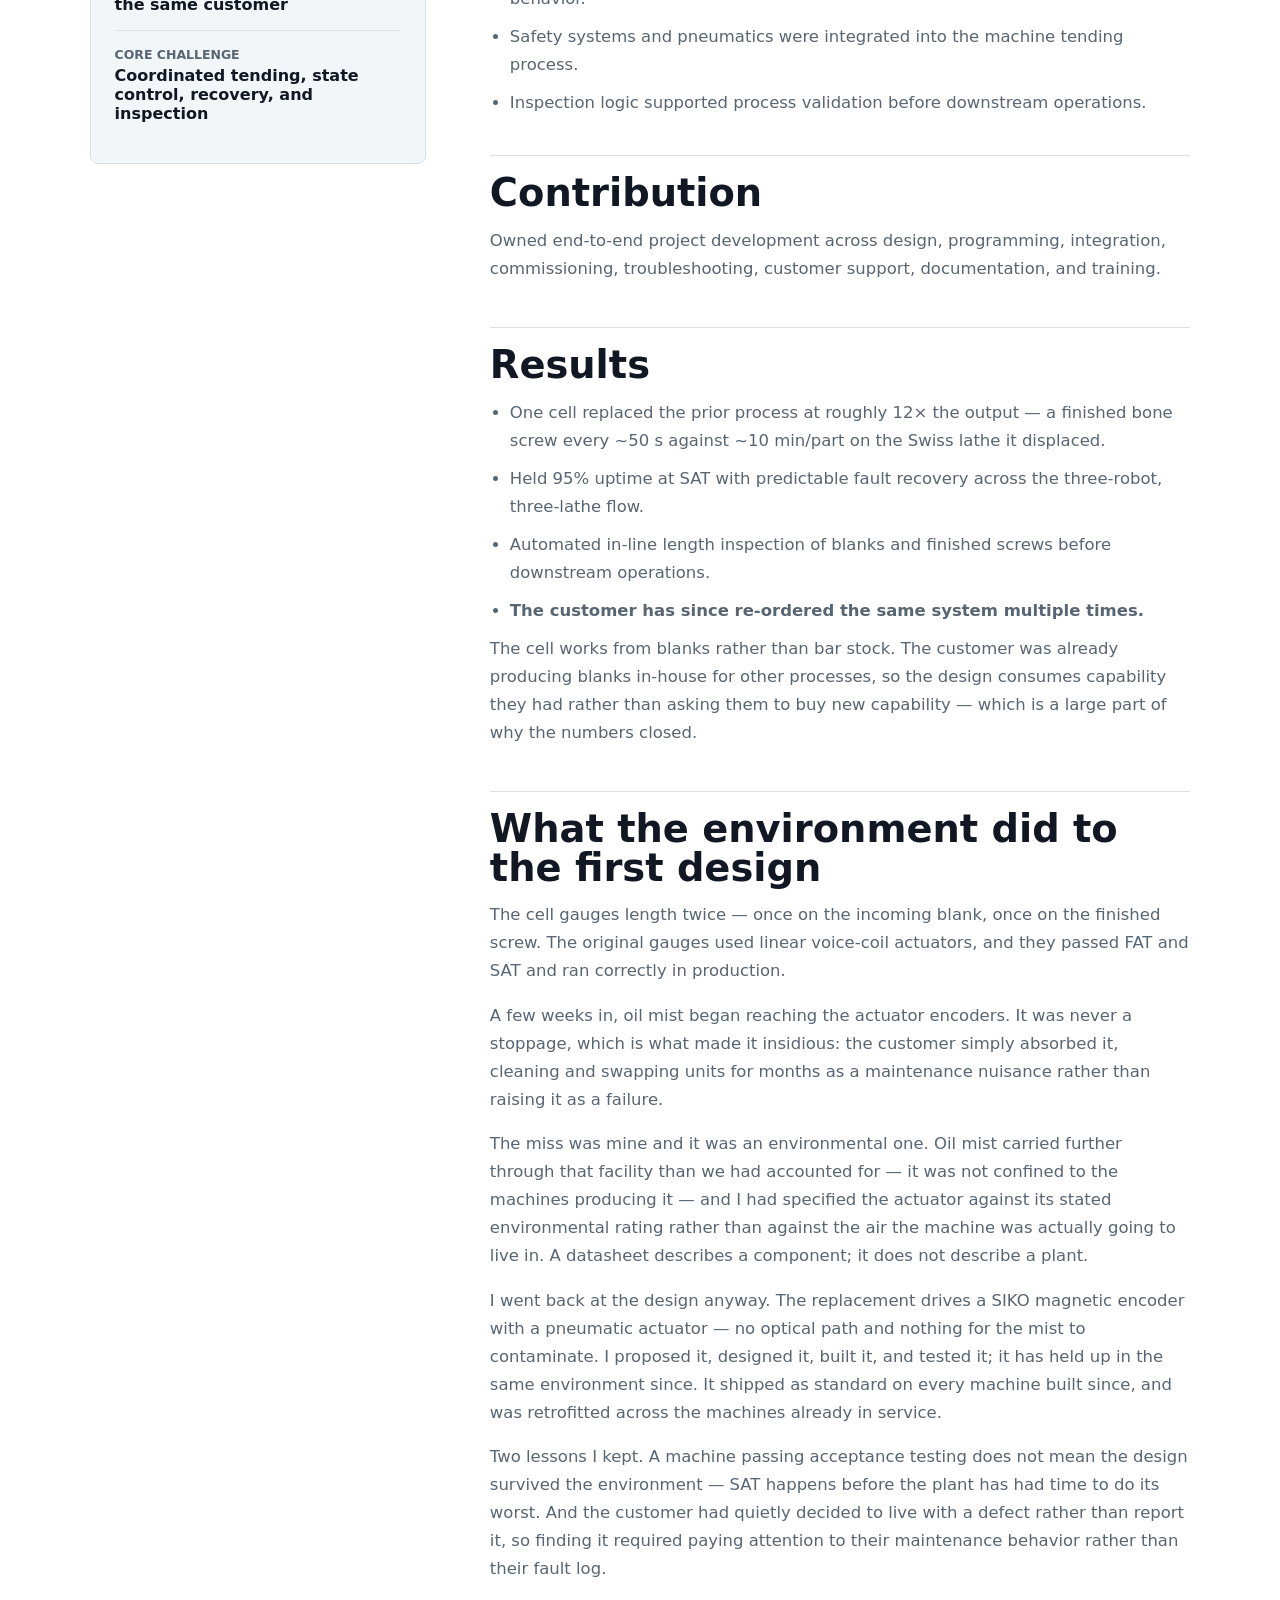
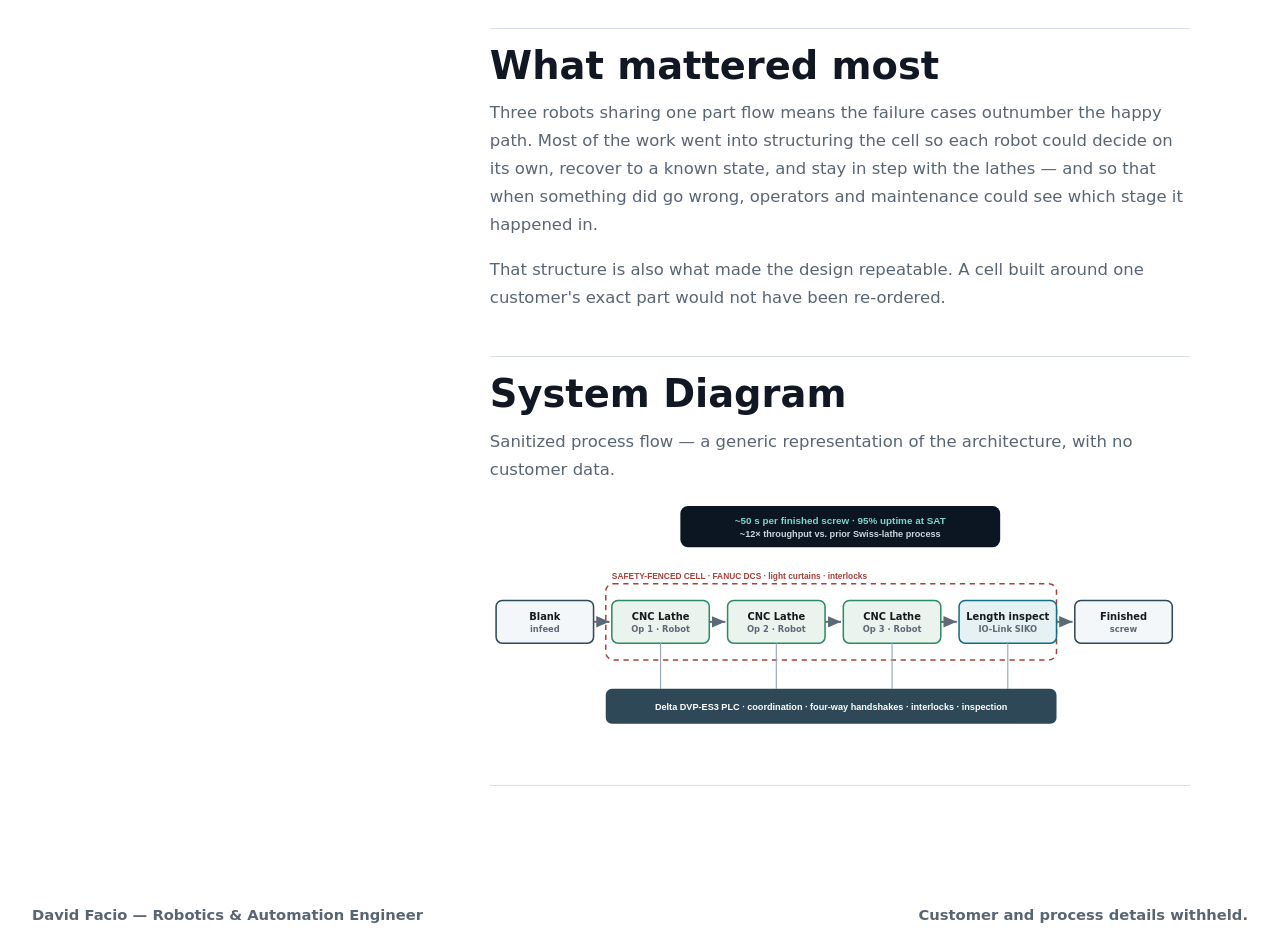
==== commit e6b86a94: "Remove customer-commercial detail from case-study copy; add IMTS 2026 Confidentiality review found t" ====
--- a/case-study-cnc-tending.html
+++ b/case-study-cnc-tending.html
@@ -80,7 +80,7 @@
             </div>
             <div>
               <dt>Repeat orders</dt>
-              <dd>7 ordered · 5 delivered · 2 in build · path to 12</dd>
+              <dd>Re-ordered multiple times by the same customer</dd>
             </div>
             <div>
               <dt>Core challenge</dt>
@@ -131,7 +131,7 @@
               <li>One cell replaced the prior process at roughly 12&times; the output &mdash; a finished bone screw every ~50 s against ~10 min/part on the Swiss lathe it displaced.</li>
               <li>Held 95% uptime at SAT with predictable fault recovery across the three-robot, three-lathe flow.</li>
               <li>Automated in-line length inspection of blanks and finished screws before downstream operations.</li>
-              <li><strong>The customer has since ordered the same system seven times</strong> &mdash; five delivered, two under purchase order and in build, against a potential twelve.</li>
+              <li><strong>The customer has since re-ordered the same system multiple times.</strong></li>
             </ul>
             <p>
               The cell works from blanks rather than bar stock. The customer was already producing blanks
@@ -144,7 +144,7 @@
             <h2>What the environment did to the first design</h2>
             <p>
               The cell gauges length twice &mdash; once on the incoming blank, once on the finished screw.
-              The original gauges used SMAC linear voice-coil actuators, and they passed FAT and SAT and ran
+              The original gauges used linear voice-coil actuators, and they passed FAT and SAT and ran
               correctly in production.
             </p>
             <p>
@@ -163,8 +163,8 @@
               I went back at the design anyway. The replacement drives a SIKO magnetic encoder with a
               pneumatic actuator &mdash; no optical path and nothing for the mist to contaminate. I proposed
               it, designed it, built it, and tested it; it has held up in the same environment since. It
-              shipped as standard from the fifth machine onward, and the customer chose to pay for the
-              retrofit on the four already accepted.
+              shipped as standard on every machine built since, and was retrofitted across the machines
+              already in service.
             </p>
             <p>
               Two lessons I kept. A machine passing acceptance testing does not mean the design survived the
@@ -184,7 +184,7 @@
             </p>
             <p>
               That structure is also what made the design repeatable. A cell built around one customer's
-              exact part would not have been ordered seven times.
+              exact part would not have been re-ordered.
             </p>
           </section>
 
